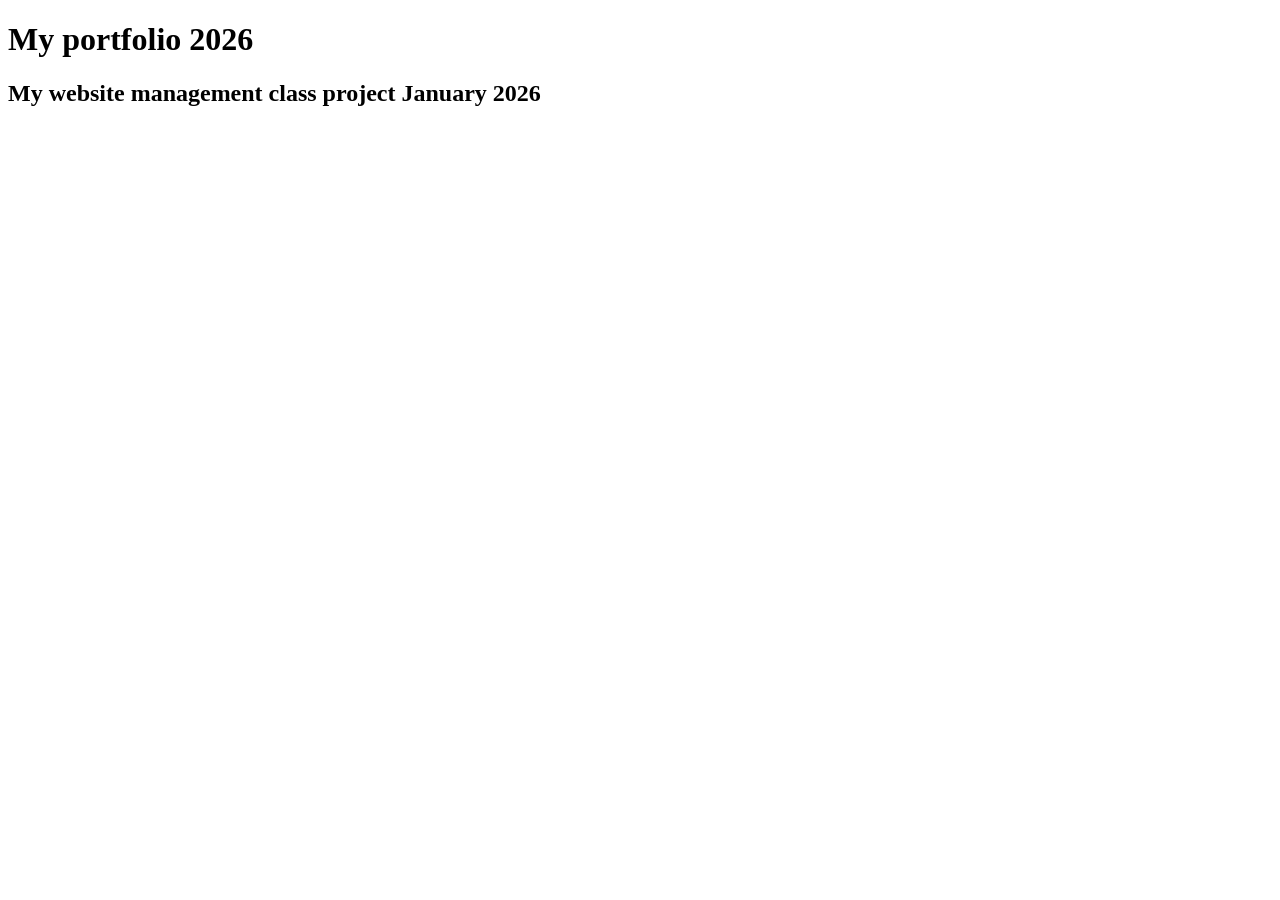
==== index.html @ 0f035acc "add google tag" ====
<!DOCTYPE html>
<html lang="en">

<head>
    <!-- Google tag (gtag.js) -->
    <script async src="https://www.googletagmanager.com/gtag/js?id=G-K8SKMY497D"></script>
    <script>
        window.dataLayer = window.dataLayer || [];
        function gtag() { dataLayer.push(arguments); }
        gtag('js', new Date());

        gtag('config', 'G-K8SKMY497D');
    </script>
    <meta charset="UTF-8">
    <meta name="viewport" content="width=device-width, initial-scale=1.0">
    <title>Document</title>
</head>

<body>
    <h1>My portfolio 2026</h1>
    <h2>My website management class project January 2026</h2>
</body>

</html>
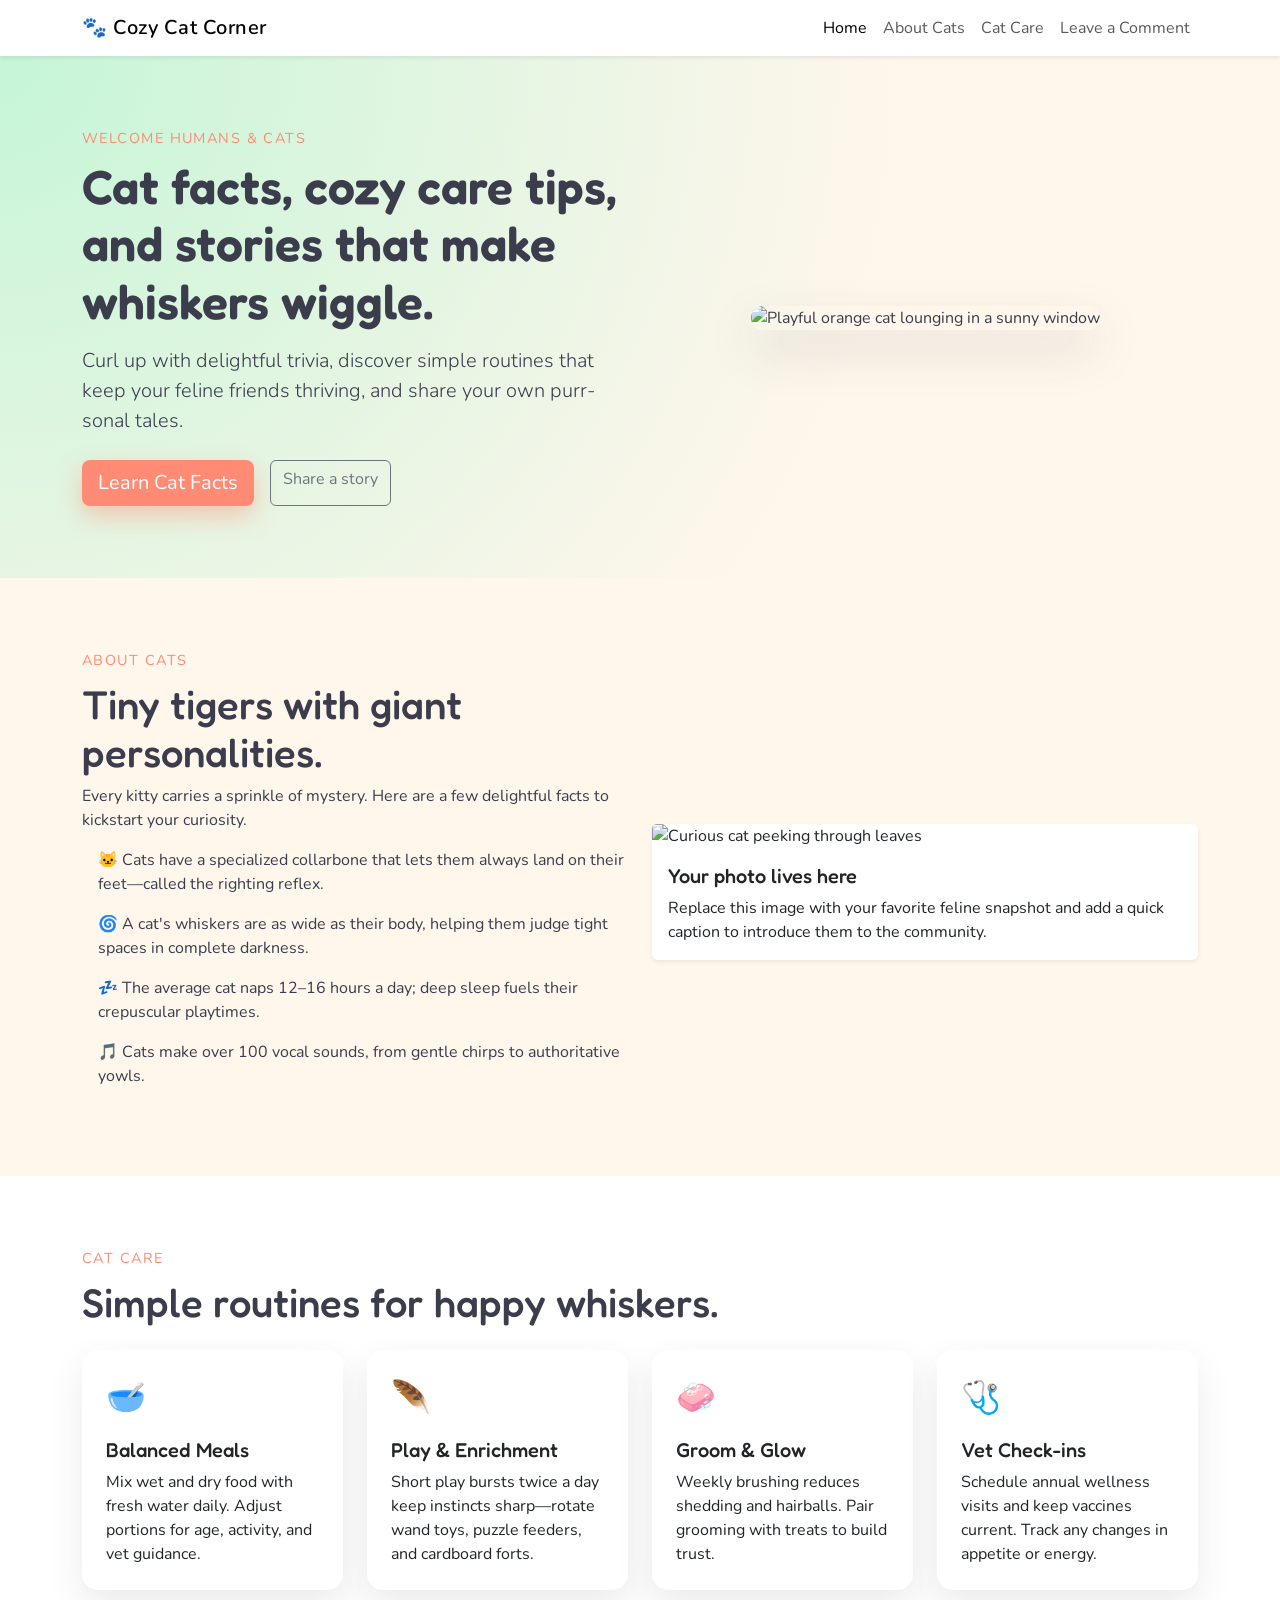
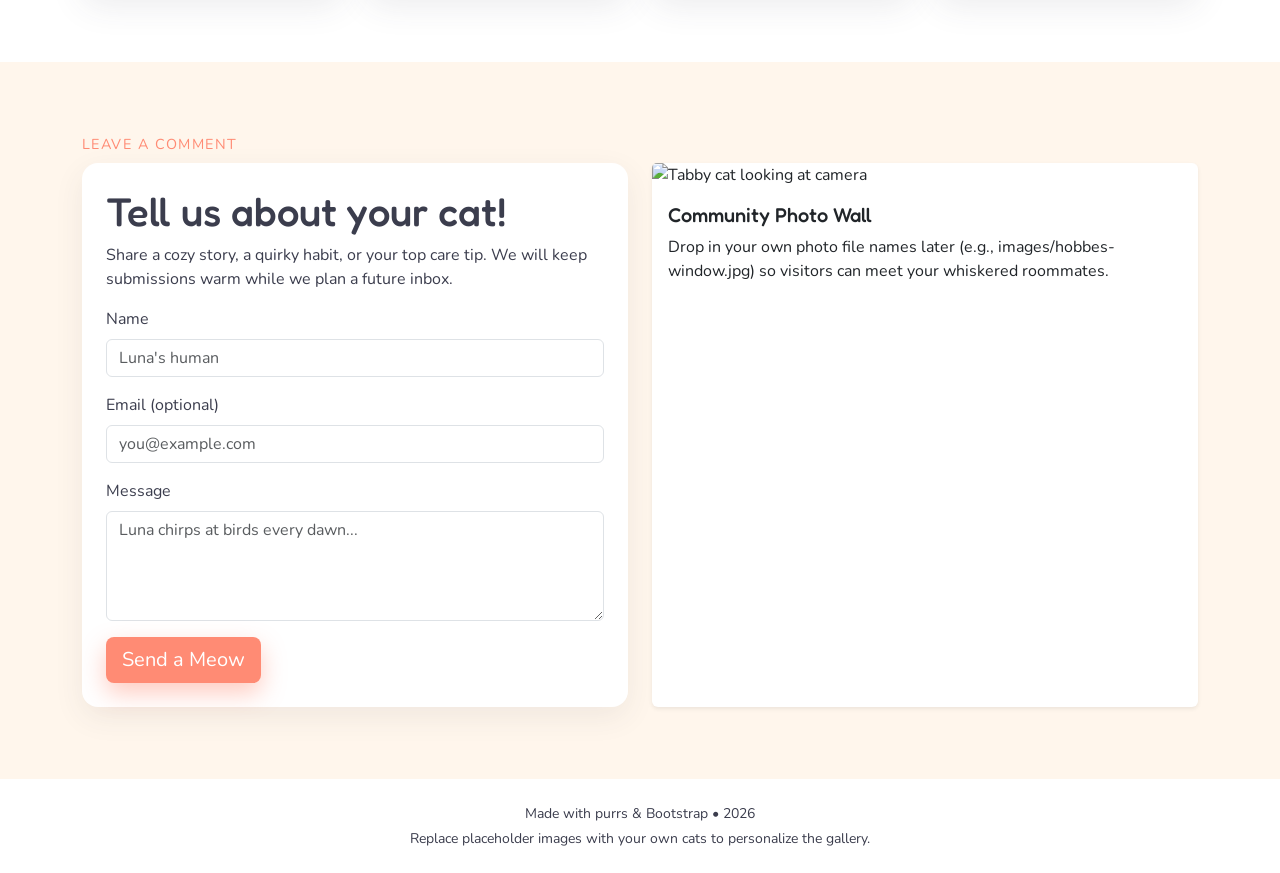
==== commit 00e4f7ce: "Add TODO.md, images/README.md, scripts.js, styles.css; modify index.html" ====
--- a/index.html
+++ b/index.html
@@ -13,12 +13,180 @@
     </script>
     <meta charset="UTF-8">
     <meta name="viewport" content="width=device-width, initial-scale=1.0">
-    <title>Document</title>
+    <meta name="description" content="Playful cat facts, care tips, and a cozy space to share your cat stories.">
+    <title>The Cozy Cat Corner</title>
+    <link rel="preconnect" href="https://fonts.googleapis.com">
+    <link rel="preconnect" href="https://fonts.gstatic.com" crossorigin>
+    <link href="https://fonts.googleapis.com/css2?family=Fredoka:wght@400;500;600&family=Nunito:wght@400;500;600&display=swap" rel="stylesheet">
+    <link href="https://cdn.jsdelivr.net/npm/bootstrap@5.3.3/dist/css/bootstrap.min.css" rel="stylesheet"
+        integrity="sha384-QWTKZyjpPEjISv5WaRU9OFeRpok6YctnYmDr5pNlyT2bRjXh0JMhjY6hW+ALEwIH" crossorigin="anonymous">
+    <link rel="stylesheet" href="styles.css">
 </head>
 
-<body>
-    <h1>My portfolio 2026</h1>
-    <h2>My website management class project January 2026</h2>
+<body data-bs-spy="scroll" data-bs-target="#catNav" data-bs-offset="80" tabindex="0">
+    <!-- Primary Navigation -->
+    <nav id="catNav" class="navbar navbar-expand-lg bg-white shadow-sm sticky-top">
+        <div class="container">
+            <a class="navbar-brand" href="#home" aria-label="The Cozy Cat Corner home">🐾 Cozy Cat Corner</a>
+            <button class="navbar-toggler" type="button" data-bs-toggle="collapse" data-bs-target="#navbarSupportedContent"
+                aria-controls="navbarSupportedContent" aria-expanded="false" aria-label="Toggle navigation">
+                <span class="navbar-toggler-icon"></span>
+            </button>
+            <div class="collapse navbar-collapse" id="navbarSupportedContent">
+                <ul class="navbar-nav ms-auto mb-2 mb-lg-0">
+                    <li class="nav-item"><a class="nav-link" href="#home">Home</a></li>
+                    <li class="nav-item"><a class="nav-link" href="#about">About Cats</a></li>
+                    <li class="nav-item"><a class="nav-link" href="#care">Cat Care</a></li>
+                    <li class="nav-item"><a class="nav-link" href="#comments">Leave a Comment</a></li>
+                </ul>
+            </div>
+        </div>
+    </nav>
+
+    <main>
+        <!-- Hero Section -->
+        <section id="home" class="hero-section py-5">
+            <div class="container py-4">
+                <div class="row align-items-center g-4">
+                    <div class="col-lg-6" data-animate="fade-up">
+                        <p class="section-label mb-2">Welcome Humans & Cats</p>
+                        <h1 class="display-5 fw-semibold">Cat facts, cozy care tips, and stories that make whiskers wiggle.</h1>
+                        <p class="lead mt-3">Curl up with delightful trivia, discover simple routines that keep your feline friends
+                            thriving, and share your own purr-sonal tales.</p>
+                        <div class="d-flex flex-wrap gap-3 mt-4">
+                            <a class="btn btn-lg btn-primary btn-coral" href="#about">Learn Cat Facts</a>
+                            <a class="btn btn-outline-secondary" href="#comments">Share a story</a>
+                        </div>
+                    </div>
+                    <div class="col-lg-6 text-center" data-animate="pop">
+                        <img class="img-fluid hero-img" src="https://placekitten.com/900/700"
+                            alt="Playful orange cat lounging in a sunny window">
+                    </div>
+                </div>
+
+            </div>
+        </section>
+
+        <!-- About Cats Section -->
+        <section id="about" class="py-5">
+            <div class="container py-4">
+                <p class="section-label mb-2">About Cats</p>
+                <div class="row align-items-center g-4">
+                    <div class="col-lg-6" data-animate="fade-up">
+                        <h2 class="h1">Tiny tigers with giant personalities.</h2>
+                        <p>Every kitty carries a sprinkle of mystery. Here are a few delightful facts to kickstart your curiosity.</p>
+                        <ul class="list-unstyled ps-3">
+                            <li class="mb-3">🐱 Cats have a specialized collarbone that lets them always land on their feet—called the righting reflex.</li>
+                            <li class="mb-3">🌀 A cat's whiskers are as wide as their body, helping them judge tight spaces in complete darkness.</li>
+                            <li class="mb-3">💤 The average cat naps 12–16 hours a day; deep sleep fuels their crepuscular playtimes.</li>
+                            <li>🎵 Cats make over 100 vocal sounds, from gentle chirps to authoritative yowls.</li>
+                        </ul>
+                    </div>
+                    <div class="col-lg-6" data-animate="fade-up">
+                        <div class="card border-0 shadow-sm">
+                            <img src="https://placekitten.com/650/500" class="card-img-top" alt="Curious cat peeking through leaves">
+                            <div class="card-body">
+                                <h3 class="h5">Your photo lives here</h3>
+                                <p class="mb-0">Replace this image with your favorite feline snapshot and add a quick caption to introduce them to the community.</p>
+                            </div>
+                        </div>
+                    </div>
+                </div>
+            </div>
+        </section>
+
+        <!-- Cat Care Section -->
+        <section id="care" class="py-5 bg-white">
+            <div class="container py-4">
+                <p class="section-label mb-2">Cat Care</p>
+                <h2 class="h1 mb-4">Simple routines for happy whiskers.</h2>
+                <div class="row row-cols-1 row-cols-md-2 row-cols-xl-4 g-4">
+                    <div class="col" data-animate="fade-up">
+                        <div class="card care-card h-100 p-4">
+                            <div class="care-icon" aria-hidden="true">🥣</div>
+                            <h3 class="h5 mt-3">Balanced Meals</h3>
+                            <p class="mb-0">Mix wet and dry food with fresh water daily. Adjust portions for age, activity, and vet guidance.</p>
+                        </div>
+                    </div>
+                    <div class="col" data-animate="fade-up">
+                        <div class="card care-card h-100 p-4">
+                            <div class="care-icon" aria-hidden="true">🪶</div>
+                            <h3 class="h5 mt-3">Play & Enrichment</h3>
+                            <p class="mb-0">Short play bursts twice a day keep instincts sharp—rotate wand toys, puzzle feeders, and cardboard forts.</p>
+                        </div>
+                    </div>
+                    <div class="col" data-animate="fade-up">
+                        <div class="card care-card h-100 p-4">
+                            <div class="care-icon" aria-hidden="true">🧼</div>
+                            <h3 class="h5 mt-3">Groom & Glow</h3>
+                            <p class="mb-0">Weekly brushing reduces shedding and hairballs. Pair grooming with treats to build trust.</p>
+                        </div>
+                    </div>
+                    <div class="col" data-animate="fade-up">
+                        <div class="card care-card h-100 p-4">
+                            <div class="care-icon" aria-hidden="true">🩺</div>
+                            <h3 class="h5 mt-3">Vet Check-ins</h3>
+                            <p class="mb-0">Schedule annual wellness visits and keep vaccines current. Track any changes in appetite or energy.</p>
+                        </div>
+                    </div>
+                </div>
+            </div>
+        </section>
+
+        <!-- Comment Section -->
+        <section id="comments" class="py-5">
+            <div class="container py-4">
+                <p class="section-label mb-2">Leave a Comment</p>
+                <div class="row g-4">
+                    <div class="col-lg-6" data-animate="fade-up">
+                        <div class="comment-card p-4">
+                            <h2 class="h1">Tell us about your cat!</h2>
+                            <p>Share a cozy story, a quirky habit, or your top care tip. We will keep submissions warm while we plan a future inbox.</p>
+                            <form id="commentForm" novalidate>
+                                <div class="mb-3">
+                                    <label for="name" class="form-label">Name</label>
+                                    <input type="text" class="form-control" id="name" placeholder="Luna's human" required>
+                                </div>
+                                <div class="mb-3">
+                                    <label for="email" class="form-label">Email (optional)</label>
+                                    <input type="email" class="form-control" id="email" placeholder="you@example.com">
+                                </div>
+                                <div class="mb-3">
+                                    <label for="message" class="form-label">Message</label>
+                                    <textarea class="form-control" id="message" rows="4" placeholder="Luna chirps at birds every dawn..." required></textarea>
+                                </div>
+                                <button type="submit" class="btn btn-lg text-white btn-coral">Send a Meow</button>
+                            </form>
+                            <div id="commentAlert" class="alert alert-success mt-3 d-none" role="alert">
+                                Thanks for sharing! We'll keep this story safe until our inbox goes live. 🐾
+                            </div>
+                        </div>
+                    </div>
+                    <div class="col-lg-6" data-animate="fade-up">
+                        <div class="card border-0 shadow-sm h-100">
+                            <img src="https://placekitten.com/720/640" class="card-img-top" alt="Tabby cat looking at camera">
+                            <div class="card-body">
+                                <h3 class="h5">Community Photo Wall</h3>
+                                <p class="mb-0">Drop in your own photo file names later (e.g., images/hobbes-window.jpg) so visitors can meet your whiskered roommates.</p>
+                            </div>
+                        </div>
+                    </div>
+                </div>
+            </div>
+        </section>
+    </main>
+
+    <!-- Site Footer -->
+    <footer class="py-4">
+        <div class="container text-center small">
+            <p class="mb-1">Made with purrs & Bootstrap • 2026</p>
+            <p class="mb-0">Replace placeholder images with your own cats to personalize the gallery.</p>
+        </div>
+    </footer>
+
+    <script src="https://cdn.jsdelivr.net/npm/bootstrap@5.3.3/dist/js/bootstrap.bundle.min.js"
+        integrity="sha384-YvpcrYf0tY3lHB60NNkmXc5s9fDVZLESaAA55NDzOxhy9GkcIdslK1eN7N6jIeHz" crossorigin="anonymous"></script>
+    <script src="scripts.js"></script>
 </body>
 
 </html>
--- a/styles.css
+++ b/styles.css
@@ -0,0 +1,158 @@
+/* Brand palette */
+:root {
+    --cat-cream: #fff6ec;
+    --cat-peach: #ffcab6;
+    --cat-coral: #ff8b74;
+    --cat-slate: #3b3d4d;
+    --cat-mint: #c5f5d7;
+}
+
+/* Base layout */
+html {
+    scroll-behavior: smooth;
+}
+
+body {
+    font-family: 'Nunito', 'Segoe UI', sans-serif;
+    color: var(--cat-slate);
+    background-color: var(--cat-cream);
+}
+
+/* Headings */
+h1,
+h2,
+h3,
+h4 {
+    font-family: 'Fredoka', 'Nunito', sans-serif;
+}
+
+/* Navigation */
+.navbar-brand {
+    font-weight: 600;
+    letter-spacing: 0.5px;
+}
+
+/* Hero */
+.hero-section {
+    background: radial-gradient(circle at top left, var(--cat-mint), var(--cat-cream) 65%);
+}
+
+.hero-img {
+    border-radius: 1.25rem;
+    box-shadow: 0 20px 50px rgba(59, 61, 77, 0.15);
+    animation: catFloat 7s ease-in-out infinite;
+}
+
+.checklist-card .list-group-item {
+    border: none;
+    border-bottom: 1px solid rgba(59, 61, 77, 0.08);
+}
+
+/* Checklist badge */
+.checklist-card .badge {
+    background-color: rgba(255, 139, 116, 0.15);
+    color: var(--cat-coral);
+}
+
+/* Section label */
+.section-label {
+    font-size: 0.9rem;
+    letter-spacing: 0.1em;
+    text-transform: uppercase;
+    color: var(--cat-coral);
+}
+
+/* Care cards */
+.care-card {
+    border: none;
+    border-radius: 1rem;
+    box-shadow: 0 15px 35px rgba(59, 61, 77, 0.1);
+}
+
+.care-icon {
+    font-size: 2rem;
+}
+
+/* Comment card */
+.comment-card {
+    border-radius: 1rem;
+    background-color: #fff;
+    box-shadow: 0 10px 30px rgba(59, 61, 77, 0.08);
+}
+
+/* Footer */
+footer {
+    background-color: #fff;
+}
+
+/* Primary CTA buttons */
+.btn-coral {
+    background-color: var(--cat-coral);
+    border: none;
+    color: #fff;
+    box-shadow: 0 10px 25px rgba(255, 139, 116, 0.45);
+}
+
+/* Button hover state */
+.btn-coral:hover,
+.btn-coral:focus {
+    background-color: #ff7557;
+    color: #fff;
+    box-shadow: 0 12px 28px rgba(255, 139, 116, 0.55);
+}
+
+/* Float animation for hero art */
+@keyframes catFloat {
+    0% {
+        transform: translateY(0px);
+    }
+
+    50% {
+        transform: translateY(-14px);
+    }
+
+    100% {
+        transform: translateY(0px);
+    }
+}
+
+/* Scroll reveal base state */
+[data-animate] {
+    opacity: 0;
+    transform: translateY(26px);
+    transition: opacity 0.7s ease, transform 0.7s ease;
+}
+
+/* Revealed state */
+[data-animate].is-visible {
+    opacity: 1;
+    transform: translateY(0);
+}
+
+/* Pop variant */
+[data-animate="pop"] {
+    transform: scale(0.92);
+}
+
+/* Pop variant when visible */
+[data-animate="pop"].is-visible {
+    transform: scale(1);
+}
+
+/* Paw confetti animation */
+@keyframes pawPop {
+    0% {
+        opacity: 0;
+        transform: translate(-50%, 10px) scale(0.4);
+    }
+
+    50% {
+        opacity: 1;
+        transform: translate(-50%, -20px) scale(1);
+    }
+
+    100% {
+        opacity: 0;
+        transform: translate(-50%, -50px) scale(0.7);
+    }
+}
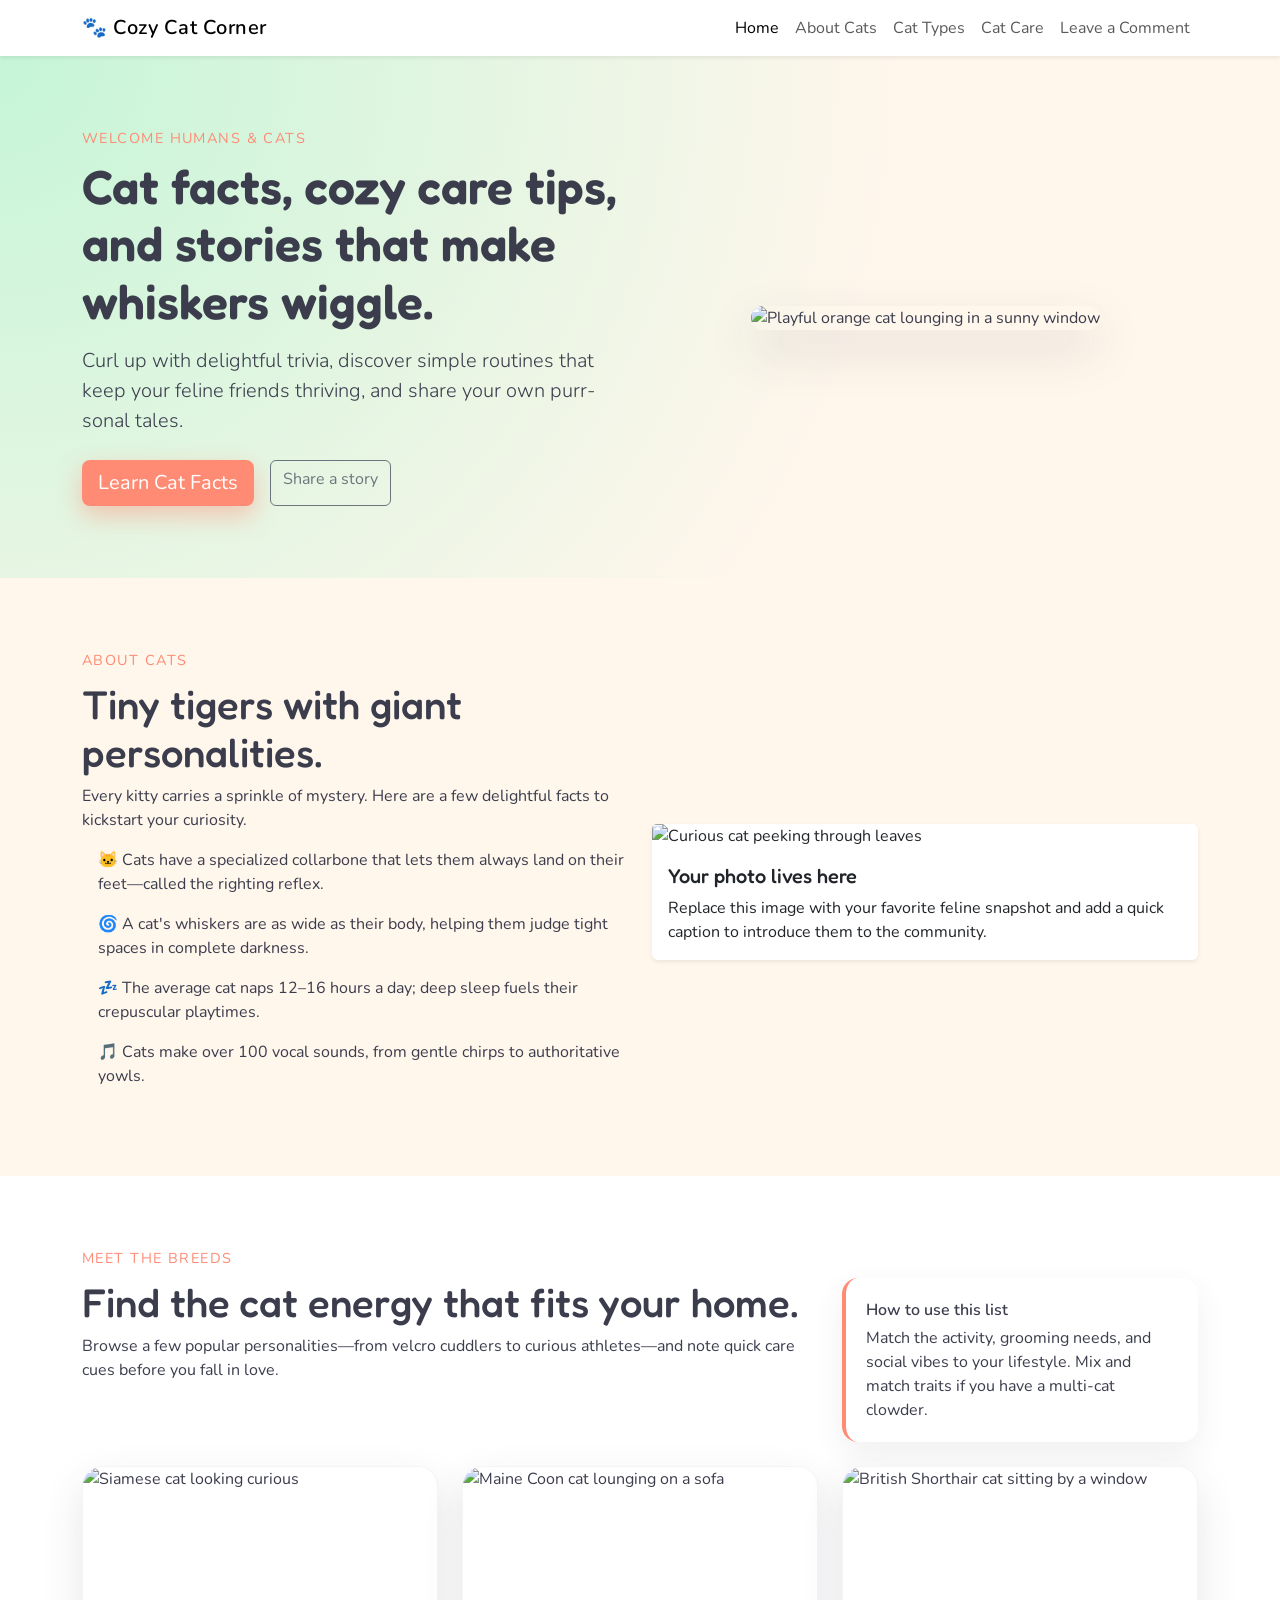
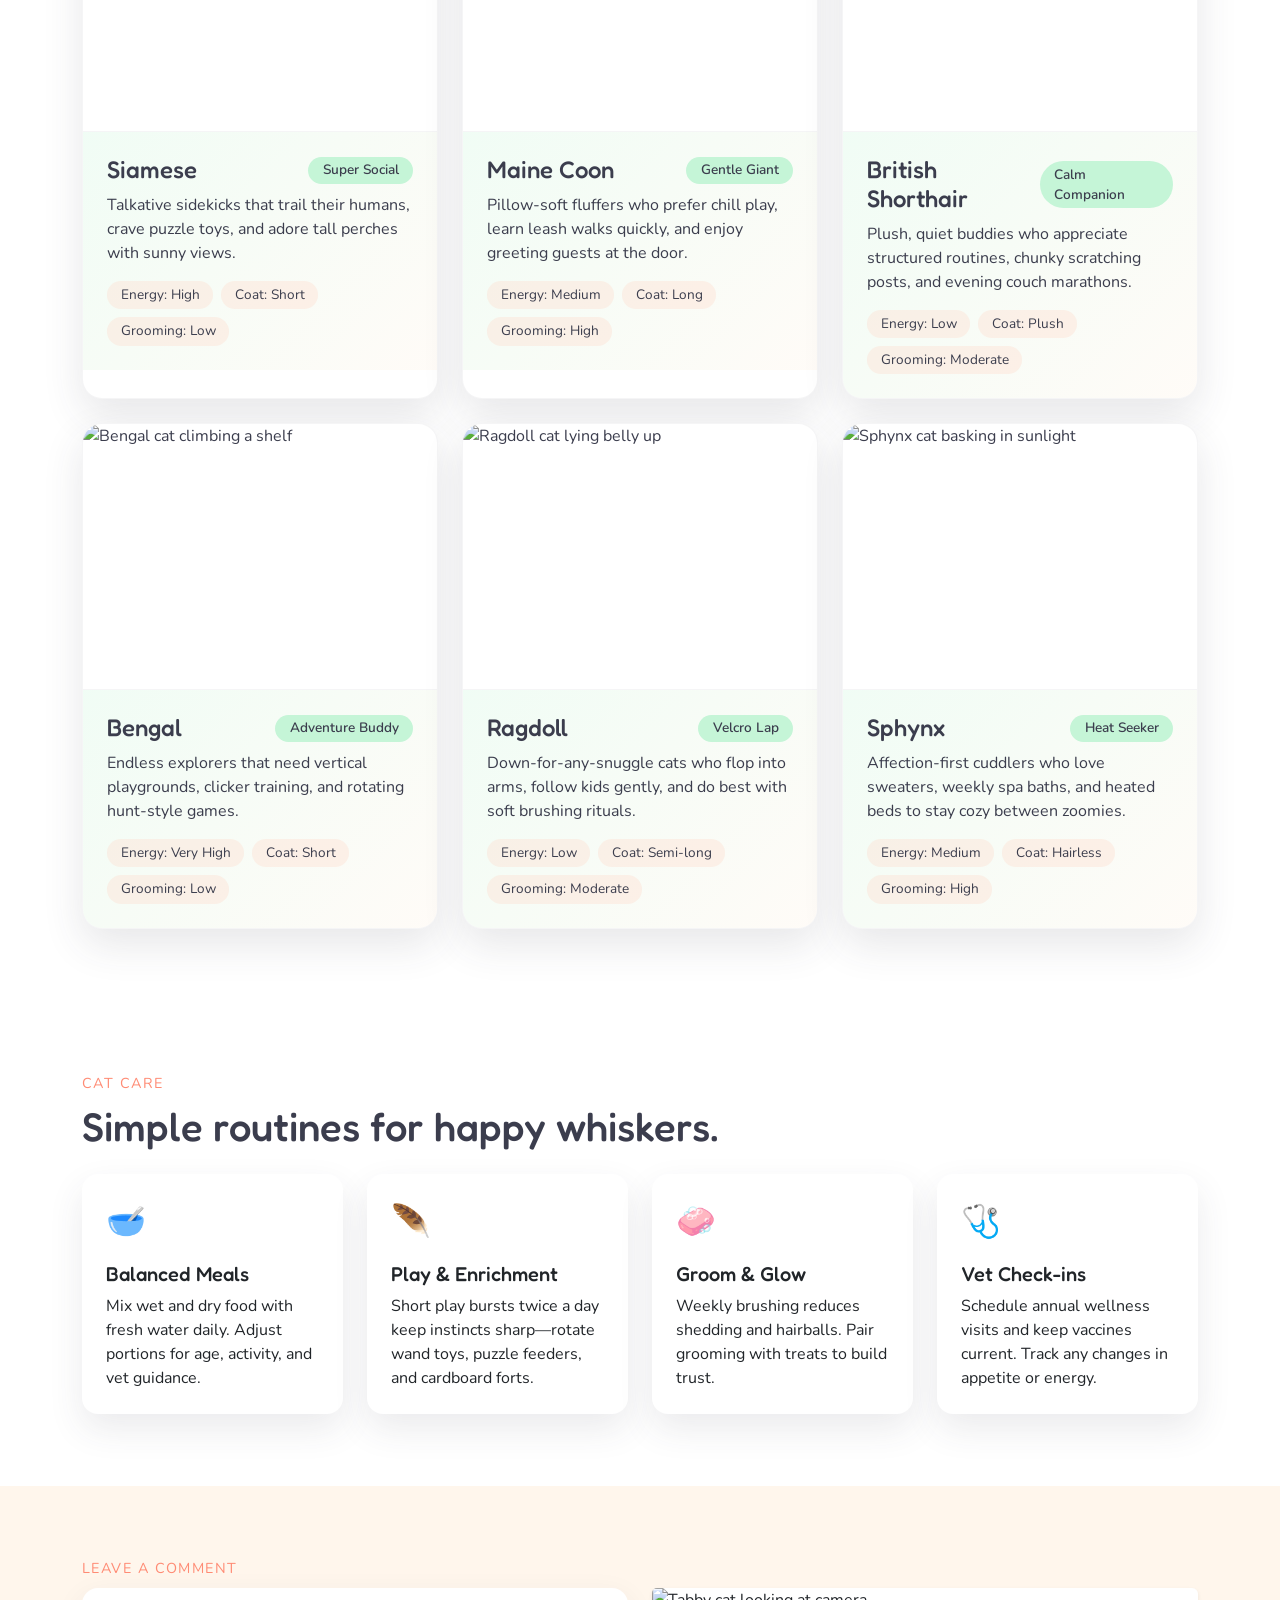
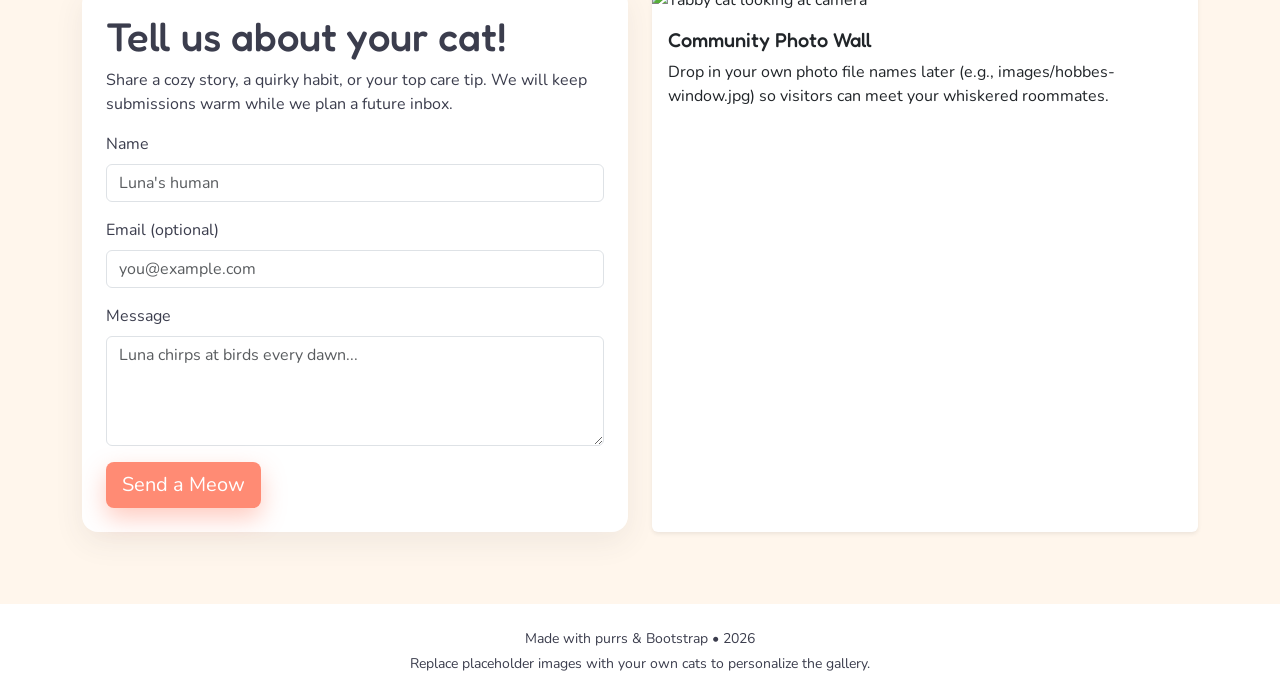
==== commit 4bb7820b: "Add cat types section" ====
--- a/index.html
+++ b/index.html
@@ -36,6 +36,7 @@
                 <ul class="navbar-nav ms-auto mb-2 mb-lg-0">
                     <li class="nav-item"><a class="nav-link" href="#home">Home</a></li>
                     <li class="nav-item"><a class="nav-link" href="#about">About Cats</a></li>
+                    <li class="nav-item"><a class="nav-link" href="#types">Cat Types</a></li>
                     <li class="nav-item"><a class="nav-link" href="#care">Cat Care</a></li>
                     <li class="nav-item"><a class="nav-link" href="#comments">Leave a Comment</a></li>
                 </ul>
@@ -95,6 +96,143 @@
             </div>
         </section>
 
+        <!-- Cat Types Section -->
+        <section id="types" class="py-5 bg-white">
+            <div class="container py-4">
+                <p class="section-label mb-2">Meet the Breeds</p>
+                <div class="row g-4 align-items-stretch mb-4">
+                    <div class="col-lg-8" data-animate="fade-up">
+                        <h2 class="h1">Find the cat energy that fits your home.</h2>
+                        <p class="mb-0">Browse a few popular personalities—from velcro cuddlers to curious athletes—and note quick care cues before
+                            you fall in love.</p>
+                    </div>
+                    <div class="col-lg-4" data-animate="fade-up">
+                        <div class="cat-type-tip h-100">
+                            <p class="mb-1 fw-semibold">How to use this list</p>
+                            <p class="mb-0">Match the activity, grooming needs, and social vibes to your lifestyle. Mix and match traits if you have a
+                                multi-cat clowder.</p>
+                        </div>
+                    </div>
+                </div>
+                <div class="row row-cols-1 row-cols-md-2 row-cols-xl-3 g-4">
+                    <div class="col" data-animate="fade-up">
+                        <article class="cat-type-card h-100">
+                            <div class="cat-type-image ratio ratio-4x3">
+                                <img src="https://placekitten.com/640/480" alt="Siamese cat looking curious">
+                            </div>
+                            <div class="cat-type-body p-4">
+                                <div class="d-flex justify-content-between align-items-center mb-2">
+                                    <h3 class="h4 mb-0">Siamese</h3>
+                                    <span class="cat-type-pill">Super Social</span>
+                                </div>
+                                <p>Talkative sidekicks that trail their humans, crave puzzle toys, and adore tall perches with sunny views.</p>
+                                <ul class="cat-type-attributes list-unstyled d-flex flex-wrap gap-2 mb-0">
+                                    <li class="cat-attribute">Energy: High</li>
+                                    <li class="cat-attribute">Coat: Short</li>
+                                    <li class="cat-attribute">Grooming: Low</li>
+                                </ul>
+                            </div>
+                        </article>
+                    </div>
+                    <div class="col" data-animate="fade-up">
+                        <article class="cat-type-card h-100">
+                            <div class="cat-type-image ratio ratio-4x3">
+                                <img src="https://placekitten.com/620/480" alt="Maine Coon cat lounging on a sofa">
+                            </div>
+                            <div class="cat-type-body p-4">
+                                <div class="d-flex justify-content-between align-items-center mb-2">
+                                    <h3 class="h4 mb-0">Maine Coon</h3>
+                                    <span class="cat-type-pill">Gentle Giant</span>
+                                </div>
+                                <p>Pillow-soft fluffers who prefer chill play, learn leash walks quickly, and enjoy greeting guests at the door.</p>
+                                <ul class="cat-type-attributes list-unstyled d-flex flex-wrap gap-2 mb-0">
+                                    <li class="cat-attribute">Energy: Medium</li>
+                                    <li class="cat-attribute">Coat: Long</li>
+                                    <li class="cat-attribute">Grooming: High</li>
+                                </ul>
+                            </div>
+                        </article>
+                    </div>
+                    <div class="col" data-animate="fade-up">
+                        <article class="cat-type-card h-100">
+                            <div class="cat-type-image ratio ratio-4x3">
+                                <img src="https://placekitten.com/610/480" alt="British Shorthair cat sitting by a window">
+                            </div>
+                            <div class="cat-type-body p-4">
+                                <div class="d-flex justify-content-between align-items-center mb-2">
+                                    <h3 class="h4 mb-0">British Shorthair</h3>
+                                    <span class="cat-type-pill">Calm Companion</span>
+                                </div>
+                                <p>Plush, quiet buddies who appreciate structured routines, chunky scratching posts, and evening couch marathons.</p>
+                                <ul class="cat-type-attributes list-unstyled d-flex flex-wrap gap-2 mb-0">
+                                    <li class="cat-attribute">Energy: Low</li>
+                                    <li class="cat-attribute">Coat: Plush</li>
+                                    <li class="cat-attribute">Grooming: Moderate</li>
+                                </ul>
+                            </div>
+                        </article>
+                    </div>
+                    <div class="col" data-animate="fade-up">
+                        <article class="cat-type-card h-100">
+                            <div class="cat-type-image ratio ratio-4x3">
+                                <img src="https://placekitten.com/630/480" alt="Bengal cat climbing a shelf">
+                            </div>
+                            <div class="cat-type-body p-4">
+                                <div class="d-flex justify-content-between align-items-center mb-2">
+                                    <h3 class="h4 mb-0">Bengal</h3>
+                                    <span class="cat-type-pill">Adventure Buddy</span>
+                                </div>
+                                <p>Endless explorers that need vertical playgrounds, clicker training, and rotating hunt-style games.</p>
+                                <ul class="cat-type-attributes list-unstyled d-flex flex-wrap gap-2 mb-0">
+                                    <li class="cat-attribute">Energy: Very High</li>
+                                    <li class="cat-attribute">Coat: Short</li>
+                                    <li class="cat-attribute">Grooming: Low</li>
+                                </ul>
+                            </div>
+                        </article>
+                    </div>
+                    <div class="col" data-animate="fade-up">
+                        <article class="cat-type-card h-100">
+                            <div class="cat-type-image ratio ratio-4x3">
+                                <img src="https://placekitten.com/600/480" alt="Ragdoll cat lying belly up">
+                            </div>
+                            <div class="cat-type-body p-4">
+                                <div class="d-flex justify-content-between align-items-center mb-2">
+                                    <h3 class="h4 mb-0">Ragdoll</h3>
+                                    <span class="cat-type-pill">Velcro Lap</span>
+                                </div>
+                                <p>Down-for-any-snuggle cats who flop into arms, follow kids gently, and do best with soft brushing rituals.</p>
+                                <ul class="cat-type-attributes list-unstyled d-flex flex-wrap gap-2 mb-0">
+                                    <li class="cat-attribute">Energy: Low</li>
+                                    <li class="cat-attribute">Coat: Semi-long</li>
+                                    <li class="cat-attribute">Grooming: Moderate</li>
+                                </ul>
+                            </div>
+                        </article>
+                    </div>
+                    <div class="col" data-animate="fade-up">
+                        <article class="cat-type-card h-100">
+                            <div class="cat-type-image ratio ratio-4x3">
+                                <img src="https://placekitten.com/650/480" alt="Sphynx cat basking in sunlight">
+                            </div>
+                            <div class="cat-type-body p-4">
+                                <div class="d-flex justify-content-between align-items-center mb-2">
+                                    <h3 class="h4 mb-0">Sphynx</h3>
+                                    <span class="cat-type-pill">Heat Seeker</span>
+                                </div>
+                                <p>Affection-first cuddlers who love sweaters, weekly spa baths, and heated beds to stay cozy between zoomies.</p>
+                                <ul class="cat-type-attributes list-unstyled d-flex flex-wrap gap-2 mb-0">
+                                    <li class="cat-attribute">Energy: Medium</li>
+                                    <li class="cat-attribute">Coat: Hairless</li>
+                                    <li class="cat-attribute">Grooming: High</li>
+                                </ul>
+                            </div>
+                        </article>
+                    </div>
+                </div>
+            </div>
+        </section>
+
         <!-- Cat Care Section -->
         <section id="care" class="py-5 bg-white">
             <div class="container py-4">
--- a/styles.css
+++ b/styles.css
@@ -80,6 +80,57 @@
     box-shadow: 0 10px 30px rgba(59, 61, 77, 0.08);
 }
 
+/* Cat types showcase */
+.cat-type-card {
+    background-color: #fff;
+    border-radius: 1.25rem;
+    box-shadow: 0 16px 40px rgba(59, 61, 77, 0.12);
+    overflow: hidden;
+    border: 1px solid rgba(59, 61, 77, 0.05);
+}
+
+.cat-type-image {
+    position: relative;
+}
+
+.cat-type-image img {
+    position: absolute;
+    top: 0;
+    left: 0;
+    width: 100%;
+    height: 100%;
+    object-fit: cover;
+    border-bottom: 1px solid rgba(59, 61, 77, 0.05);
+}
+
+.cat-type-body {
+    background-image: linear-gradient(135deg, rgba(197, 245, 215, 0.25), rgba(255, 246, 236, 0.4));
+}
+
+.cat-type-pill {
+    font-size: 0.85rem;
+    background-color: var(--cat-mint);
+    color: var(--cat-slate);
+    border-radius: 999px;
+    padding: 0.2rem 0.9rem;
+    font-weight: 600;
+}
+
+.cat-type-attributes .cat-attribute {
+    background-color: rgba(255, 203, 182, 0.25);
+    border-radius: 999px;
+    font-size: 0.85rem;
+    padding: 0.25rem 0.85rem;
+}
+
+.cat-type-tip {
+    background-color: #fff;
+    border-radius: 1rem;
+    padding: 1.25rem;
+    border-left: 4px solid var(--cat-coral);
+    box-shadow: 0 12px 32px rgba(59, 61, 77, 0.08);
+}
+
 /* Footer */
 footer {
     background-color: #fff;
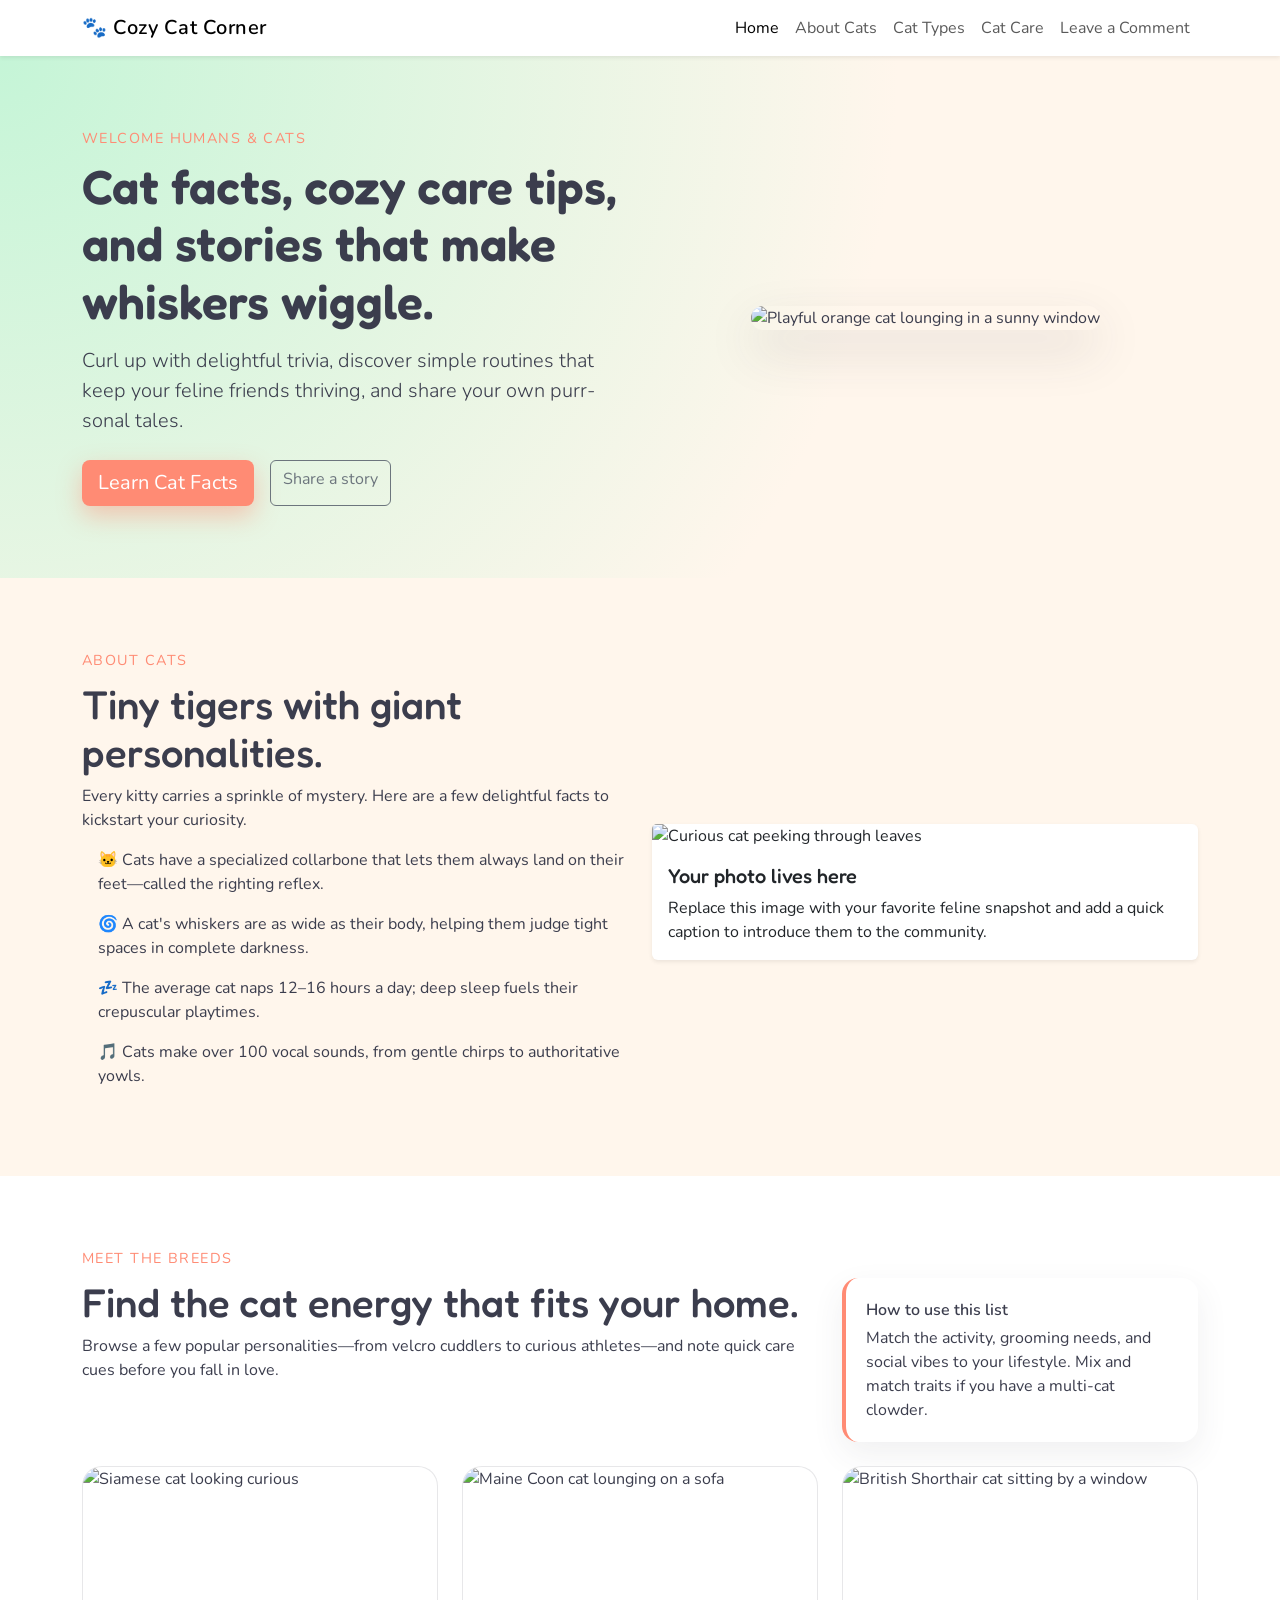
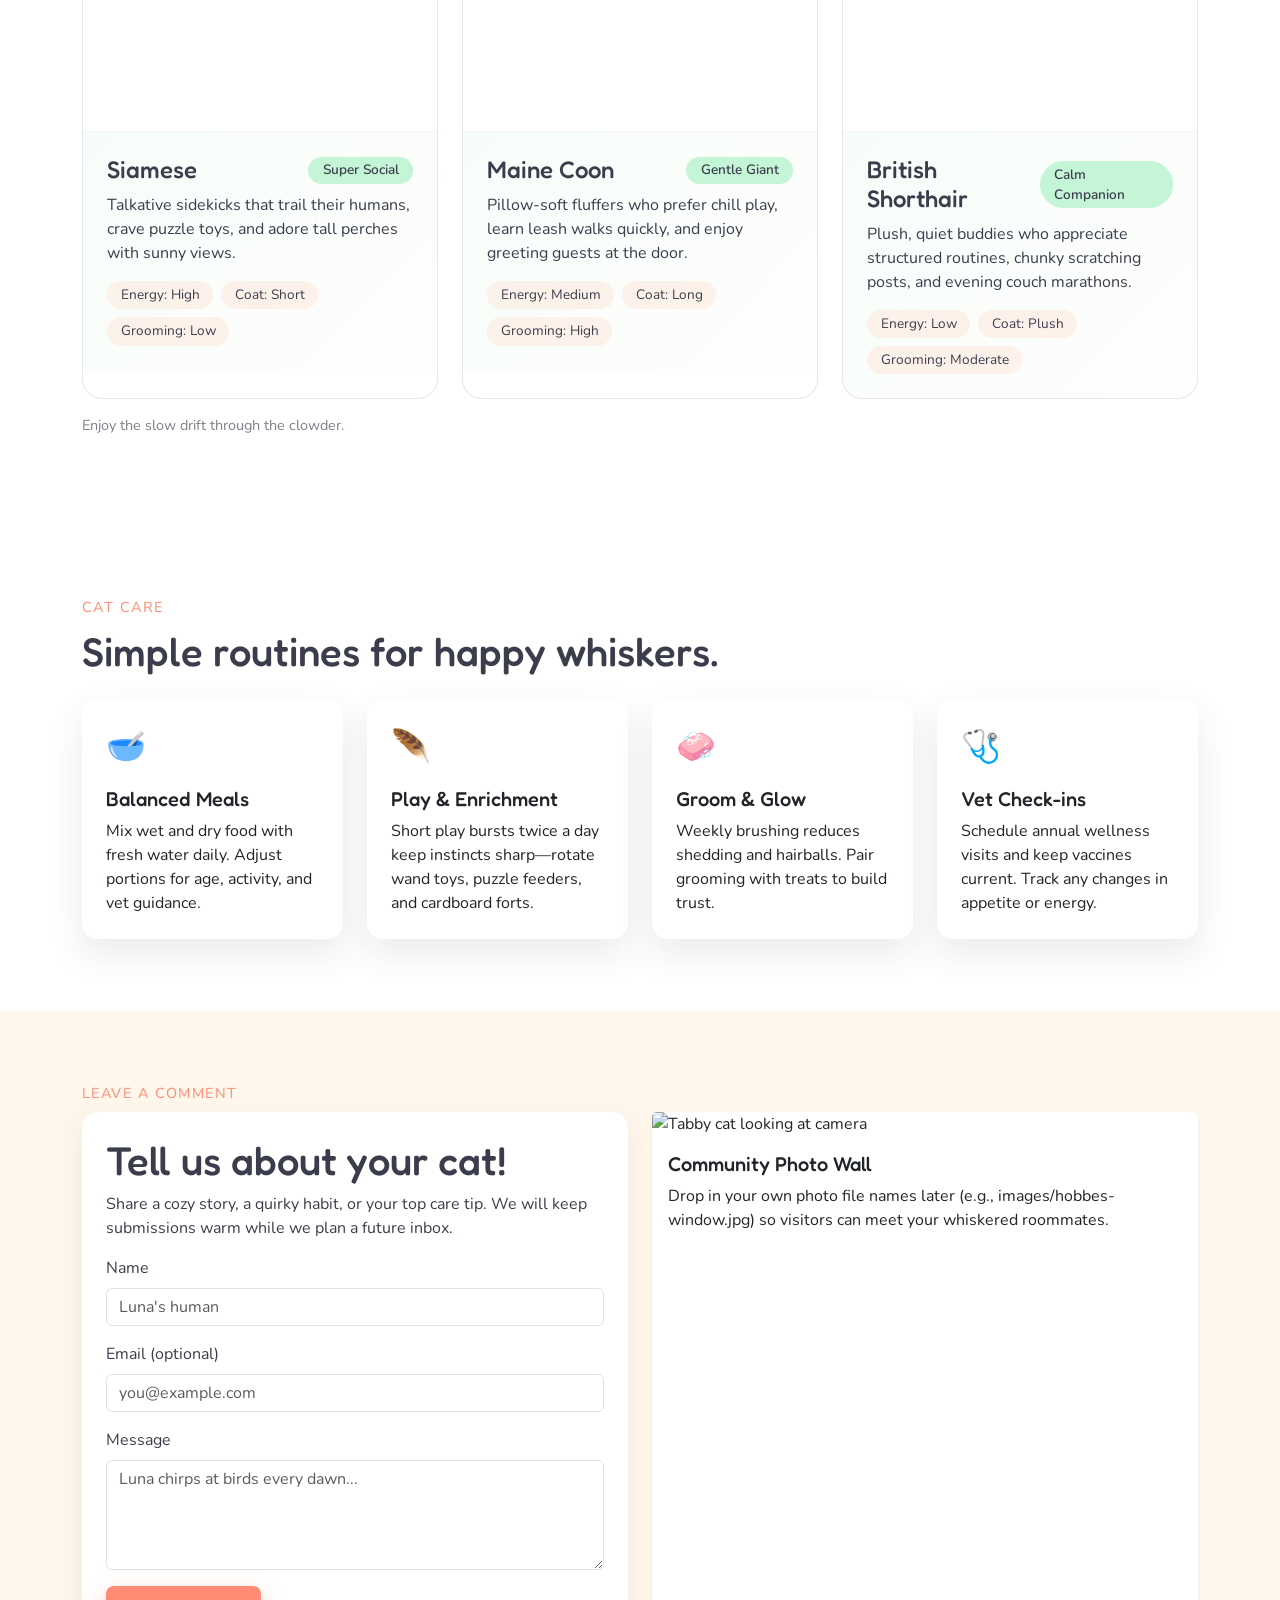
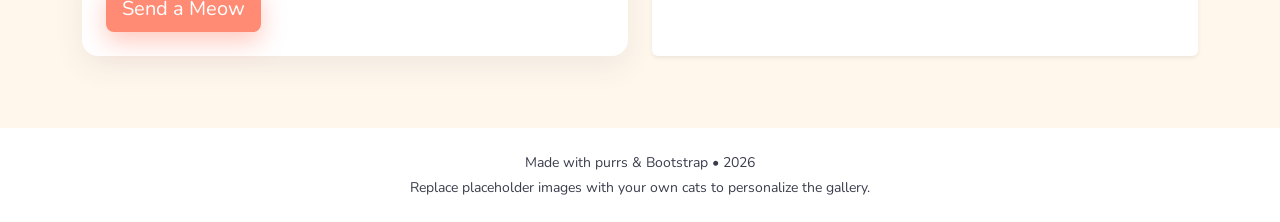
==== commit 8d4d9d87: "Move data and allow dynamic data load" ====
--- a/index.html
+++ b/index.html
@@ -114,121 +114,11 @@
                         </div>
                     </div>
                 </div>
-                <div class="row row-cols-1 row-cols-md-2 row-cols-xl-3 g-4">
-                    <div class="col" data-animate="fade-up">
-                        <article class="cat-type-card h-100">
-                            <div class="cat-type-image ratio ratio-4x3">
-                                <img src="https://placekitten.com/640/480" alt="Siamese cat looking curious">
-                            </div>
-                            <div class="cat-type-body p-4">
-                                <div class="d-flex justify-content-between align-items-center mb-2">
-                                    <h3 class="h4 mb-0">Siamese</h3>
-                                    <span class="cat-type-pill">Super Social</span>
-                                </div>
-                                <p>Talkative sidekicks that trail their humans, crave puzzle toys, and adore tall perches with sunny views.</p>
-                                <ul class="cat-type-attributes list-unstyled d-flex flex-wrap gap-2 mb-0">
-                                    <li class="cat-attribute">Energy: High</li>
-                                    <li class="cat-attribute">Coat: Short</li>
-                                    <li class="cat-attribute">Grooming: Low</li>
-                                </ul>
-                            </div>
-                        </article>
-                    </div>
-                    <div class="col" data-animate="fade-up">
-                        <article class="cat-type-card h-100">
-                            <div class="cat-type-image ratio ratio-4x3">
-                                <img src="https://placekitten.com/620/480" alt="Maine Coon cat lounging on a sofa">
-                            </div>
-                            <div class="cat-type-body p-4">
-                                <div class="d-flex justify-content-between align-items-center mb-2">
-                                    <h3 class="h4 mb-0">Maine Coon</h3>
-                                    <span class="cat-type-pill">Gentle Giant</span>
-                                </div>
-                                <p>Pillow-soft fluffers who prefer chill play, learn leash walks quickly, and enjoy greeting guests at the door.</p>
-                                <ul class="cat-type-attributes list-unstyled d-flex flex-wrap gap-2 mb-0">
-                                    <li class="cat-attribute">Energy: Medium</li>
-                                    <li class="cat-attribute">Coat: Long</li>
-                                    <li class="cat-attribute">Grooming: High</li>
-                                </ul>
-                            </div>
-                        </article>
-                    </div>
-                    <div class="col" data-animate="fade-up">
-                        <article class="cat-type-card h-100">
-                            <div class="cat-type-image ratio ratio-4x3">
-                                <img src="https://placekitten.com/610/480" alt="British Shorthair cat sitting by a window">
-                            </div>
-                            <div class="cat-type-body p-4">
-                                <div class="d-flex justify-content-between align-items-center mb-2">
-                                    <h3 class="h4 mb-0">British Shorthair</h3>
-                                    <span class="cat-type-pill">Calm Companion</span>
-                                </div>
-                                <p>Plush, quiet buddies who appreciate structured routines, chunky scratching posts, and evening couch marathons.</p>
-                                <ul class="cat-type-attributes list-unstyled d-flex flex-wrap gap-2 mb-0">
-                                    <li class="cat-attribute">Energy: Low</li>
-                                    <li class="cat-attribute">Coat: Plush</li>
-                                    <li class="cat-attribute">Grooming: Moderate</li>
-                                </ul>
-                            </div>
-                        </article>
-                    </div>
-                    <div class="col" data-animate="fade-up">
-                        <article class="cat-type-card h-100">
-                            <div class="cat-type-image ratio ratio-4x3">
-                                <img src="https://placekitten.com/630/480" alt="Bengal cat climbing a shelf">
-                            </div>
-                            <div class="cat-type-body p-4">
-                                <div class="d-flex justify-content-between align-items-center mb-2">
-                                    <h3 class="h4 mb-0">Bengal</h3>
-                                    <span class="cat-type-pill">Adventure Buddy</span>
-                                </div>
-                                <p>Endless explorers that need vertical playgrounds, clicker training, and rotating hunt-style games.</p>
-                                <ul class="cat-type-attributes list-unstyled d-flex flex-wrap gap-2 mb-0">
-                                    <li class="cat-attribute">Energy: Very High</li>
-                                    <li class="cat-attribute">Coat: Short</li>
-                                    <li class="cat-attribute">Grooming: Low</li>
-                                </ul>
-                            </div>
-                        </article>
-                    </div>
-                    <div class="col" data-animate="fade-up">
-                        <article class="cat-type-card h-100">
-                            <div class="cat-type-image ratio ratio-4x3">
-                                <img src="https://placekitten.com/600/480" alt="Ragdoll cat lying belly up">
-                            </div>
-                            <div class="cat-type-body p-4">
-                                <div class="d-flex justify-content-between align-items-center mb-2">
-                                    <h3 class="h4 mb-0">Ragdoll</h3>
-                                    <span class="cat-type-pill">Velcro Lap</span>
-                                </div>
-                                <p>Down-for-any-snuggle cats who flop into arms, follow kids gently, and do best with soft brushing rituals.</p>
-                                <ul class="cat-type-attributes list-unstyled d-flex flex-wrap gap-2 mb-0">
-                                    <li class="cat-attribute">Energy: Low</li>
-                                    <li class="cat-attribute">Coat: Semi-long</li>
-                                    <li class="cat-attribute">Grooming: Moderate</li>
-                                </ul>
-                            </div>
-                        </article>
-                    </div>
-                    <div class="col" data-animate="fade-up">
-                        <article class="cat-type-card h-100">
-                            <div class="cat-type-image ratio ratio-4x3">
-                                <img src="https://placekitten.com/650/480" alt="Sphynx cat basking in sunlight">
-                            </div>
-                            <div class="cat-type-body p-4">
-                                <div class="d-flex justify-content-between align-items-center mb-2">
-                                    <h3 class="h4 mb-0">Sphynx</h3>
-                                    <span class="cat-type-pill">Heat Seeker</span>
-                                </div>
-                                <p>Affection-first cuddlers who love sweaters, weekly spa baths, and heated beds to stay cozy between zoomies.</p>
-                                <ul class="cat-type-attributes list-unstyled d-flex flex-wrap gap-2 mb-0">
-                                    <li class="cat-attribute">Energy: Medium</li>
-                                    <li class="cat-attribute">Coat: Hairless</li>
-                                    <li class="cat-attribute">Grooming: High</li>
-                                </ul>
-                            </div>
-                        </article>
-                    </div>
+                <div class="cat-type-carousel" role="region" aria-label="Browse cat personalities">
+                    <div class="cat-type-track" id="catTypeTrack" aria-live="polite">
+                        <div class="cat-type-placeholder" role="status">Loading cozy companions...</div>
+                    </div>
+                    <p class="cat-type-status" id="catTypeStatus" role="status">Loading cozy companions...</p>
                 </div>
             </div>
         </section>
--- a/styles.css
+++ b/styles.css
@@ -81,12 +81,51 @@
 }
 
 /* Cat types showcase */
+
+.cat-type-carousel {
+    position: relative;
+}
+
+.cat-type-track {
+    display: flex;
+    gap: 1.5rem;
+    width: 100%;
+    overflow-x: auto;
+    overflow-y: hidden;
+    scroll-snap-type: x proximity;
+    padding-bottom: 0.25rem;
+    scrollbar-width: none;
+    scroll-behavior: smooth;
+}
+
+.cat-type-track::-webkit-scrollbar {
+    display: none;
+}
+
 .cat-type-card {
-    background-color: #fff;
+    background-color: rgba(255, 255, 255, 0.82);
     border-radius: 1.25rem;
-    box-shadow: 0 16px 40px rgba(59, 61, 77, 0.12);
+    border: 1px solid rgba(59, 61, 77, 0.12);
     overflow: hidden;
-    border: 1px solid rgba(59, 61, 77, 0.05);
+    flex: 0 0 calc((100% - 3rem) / 3);
+    min-width: 300px;
+    scroll-snap-align: start;
+}
+
+.cat-type-placeholder,
+.cat-type-error {
+    width: 100%;
+    text-align: center;
+    padding: 2rem 1.5rem;
+    border-radius: 1rem;
+    background: rgba(255, 246, 236, 0.8);
+    color: rgba(59, 61, 77, 0.65);
+    box-shadow: inset 0 0 0 1px rgba(59, 61, 77, 0.05);
+}
+
+.cat-type-error {
+    background: rgba(255, 139, 116, 0.12);
+    color: var(--cat-slate);
 }
 
 .cat-type-image {
@@ -104,7 +143,7 @@
 }
 
 .cat-type-body {
-    background-image: linear-gradient(135deg, rgba(197, 245, 215, 0.25), rgba(255, 246, 236, 0.4));
+    background-image: linear-gradient(135deg, rgba(197, 245, 215, 0.15), rgba(255, 246, 236, 0.15));
 }
 
 .cat-type-pill {
@@ -131,6 +170,25 @@
     box-shadow: 0 12px 32px rgba(59, 61, 77, 0.08);
 }
 
+.cat-type-status {
+    font-size: 0.9rem;
+    color: rgba(59, 61, 77, 0.65);
+    margin-top: 0.75rem;
+}
+
+@media (max-width: 991px) {
+    .cat-type-card {
+        flex-basis: calc((100% - 1.5rem) / 2);
+    }
+}
+
+@media (max-width: 575px) {
+    .cat-type-card {
+        flex-basis: 100%;
+        min-width: 85vw;
+    }
+}
+
 /* Footer */
 footer {
     background-color: #fff;
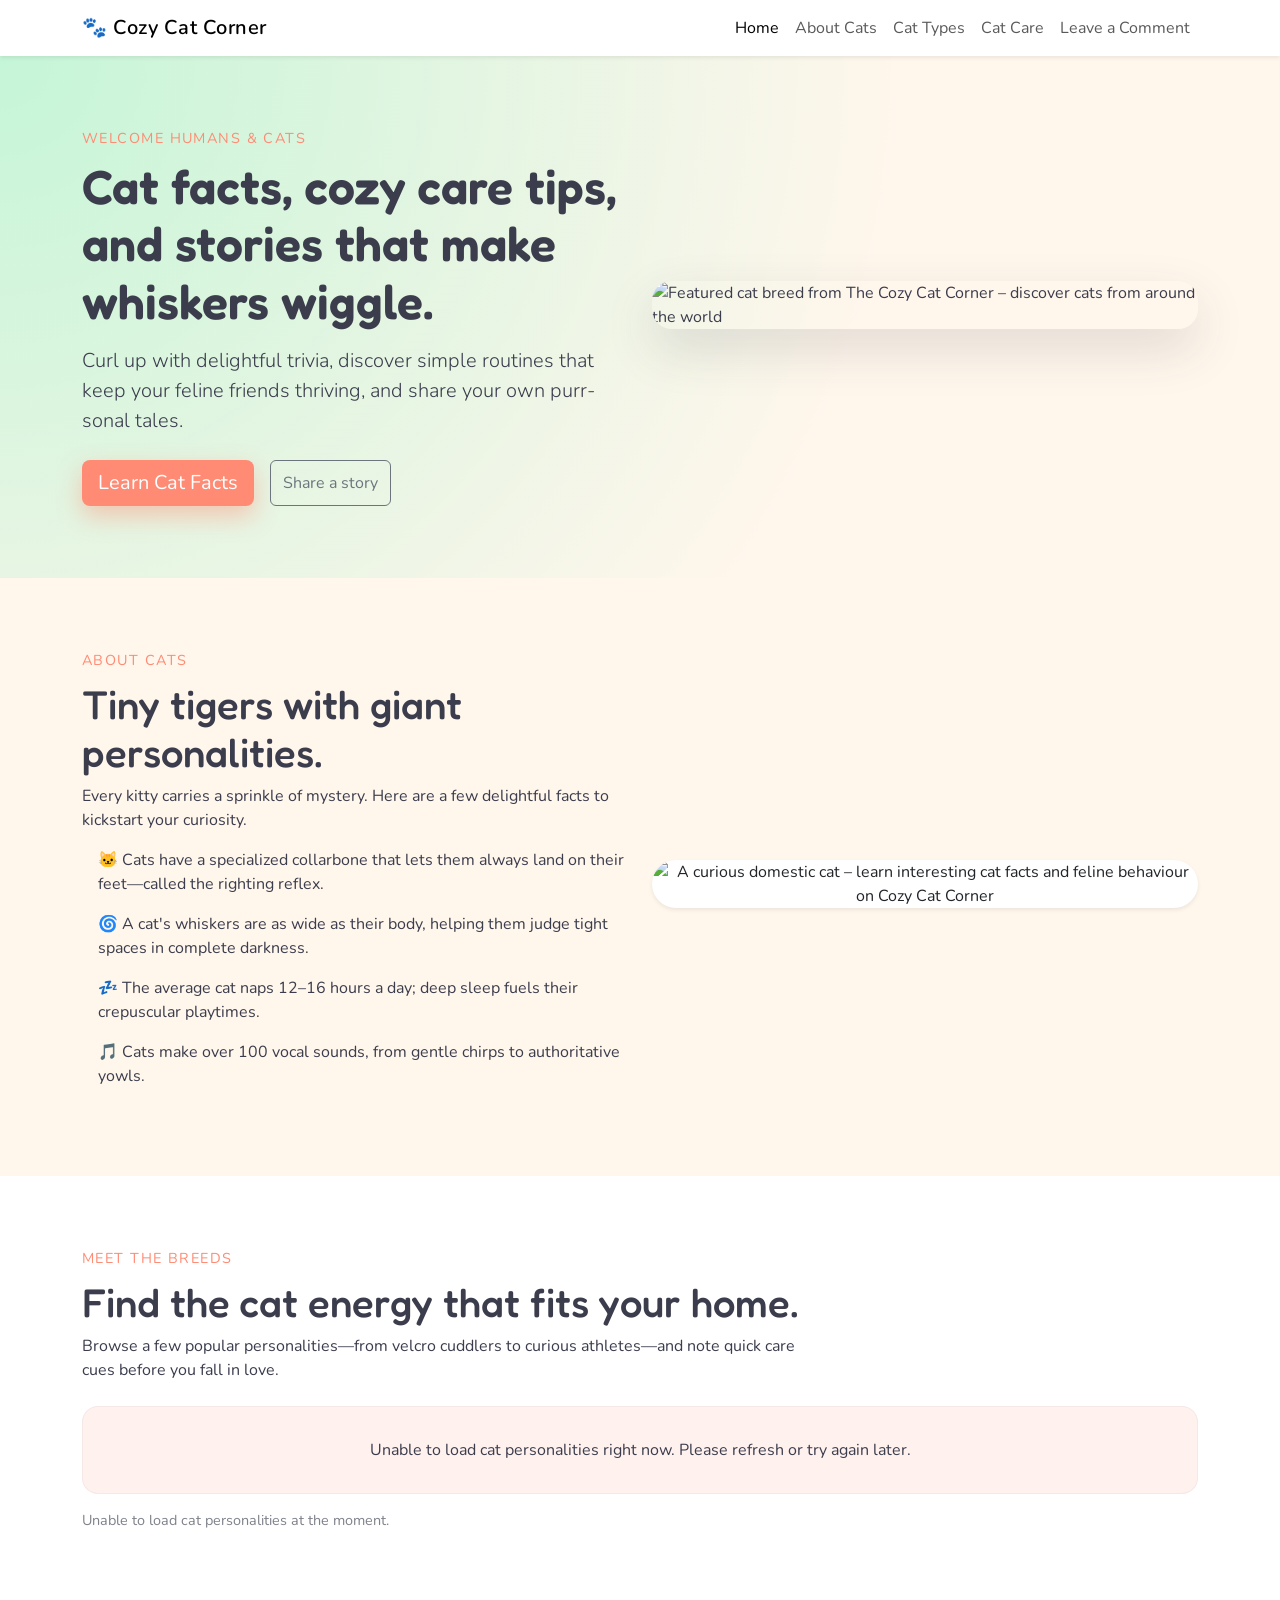
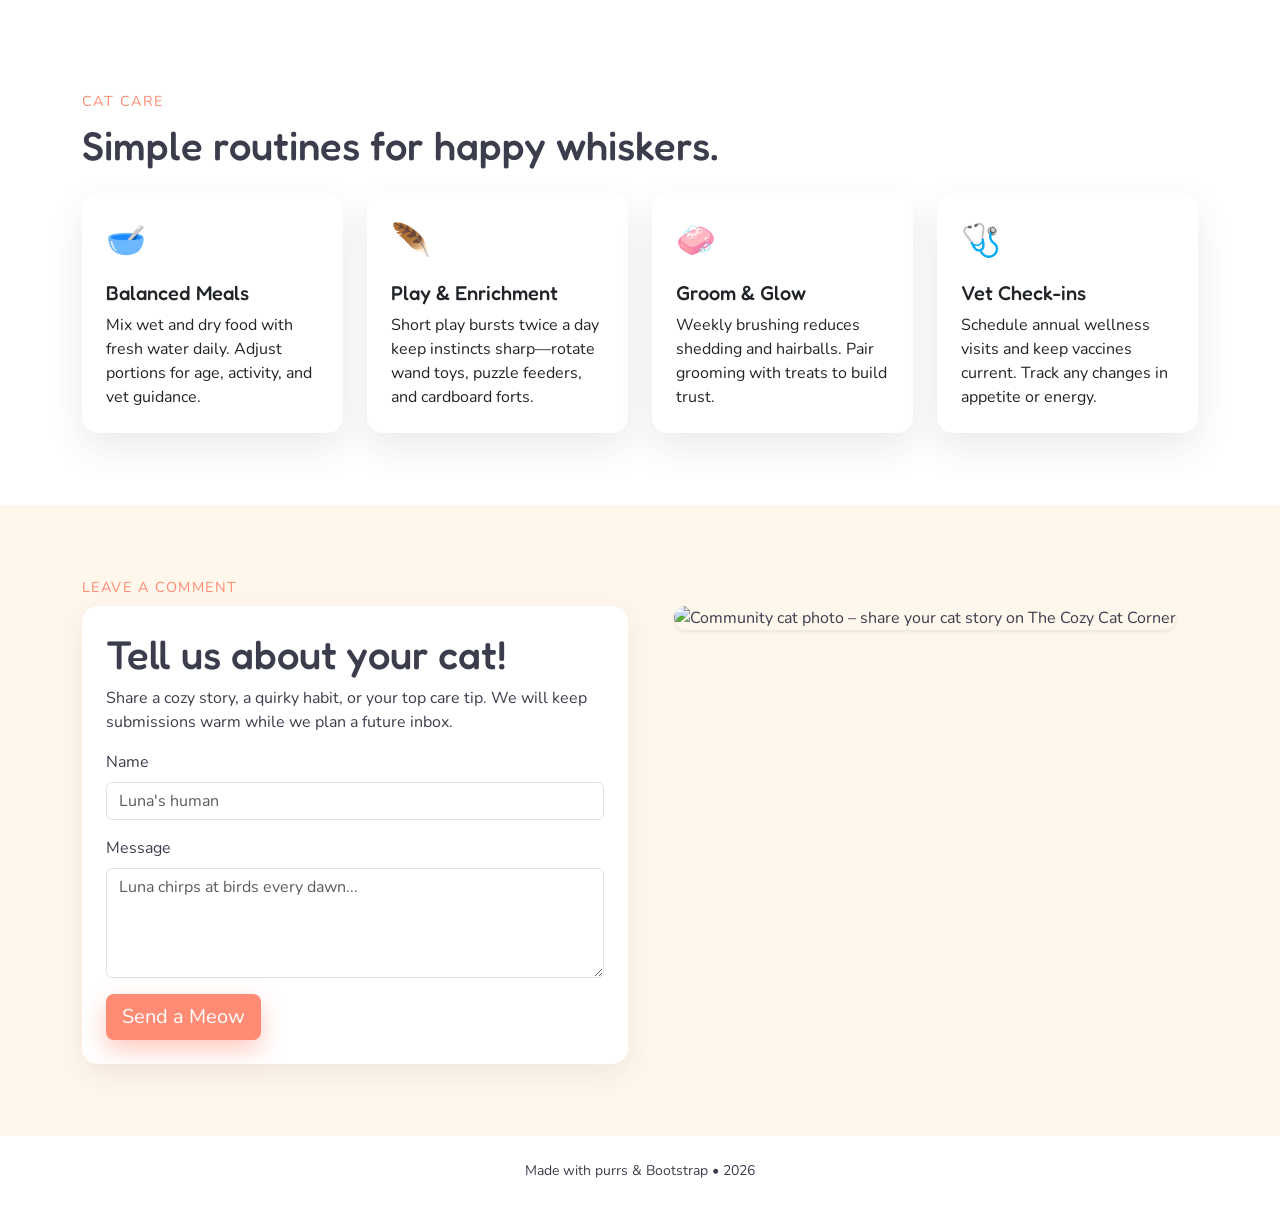
==== commit 8af8a029: "Add use api call for cat data Add Jquaery and update styles Add meta tags for social media sharing" ====
--- a/index.html
+++ b/index.html
@@ -11,10 +11,31 @@
 
         gtag('config', 'G-K8SKMY497D');
     </script>
+
+    <!-- Crawl and Index -->
     <meta charset="UTF-8">
     <meta name="viewport" content="width=device-width, initial-scale=1.0">
-    <meta name="description" content="Playful cat facts, care tips, and a cozy space to share your cat stories.">
-    <title>The Cozy Cat Corner</title>
+    <meta name="description" content="Cozy Cat Corner – your friendly guide to cat breeds, fun feline facts, easy cat care tips, and a warm community for cat lovers. Discover popular cat types, grooming routines, nutrition advice, and share your own cat stories.">
+    <meta name="keywords" content="cat facts, cat care tips, cat breeds, cat types, feline care, cat grooming, cat nutrition, cat community, kitten care, indoor cats, cat lover, cozy cat corner">
+    <meta name="author" content="Cozy Cat Corner">
+    <meta name="robots" content="index, follow">
+    <link rel="canonical" href="https://entity-04.github.io/">
+
+    <!-- Open Graph -->
+    <meta property="og:type" content="website">
+    <meta property="og:url" content="https://entity-04.github.io/">
+    <meta property="og:title" content="The Cozy Cat Corner – Cat Facts, Breeds & Care Tips">
+    <meta property="og:description" content="Explore cat breeds, feline facts, and simple care routines. A cozy space for cat lovers to learn and share.">
+    <meta property="og:image" content="https://entity-04.github.io/images/The_Cozy_Cat_Corner.jpg">
+    <meta property="og:site_name" content="The Cozy Cat Corner">
+
+    <!-- Twitter Card -->
+    <meta name="twitter:card" content="summary_large_image">
+    <meta name="twitter:title" content="The Cozy Cat Corner – Cat Facts, Breeds & Care Tips">
+    <meta name="twitter:description" content="Explore cat breeds, feline facts, and simple care routines. A cozy space for cat lovers to learn and share.">
+    <meta name="twitter:image" content="https://entity-04.github.io/images/The_Cozy_Cat_Corner.jpg">
+
+    <title>The Cozy Cat Corner – Cat Facts, Breeds &amp; Care Tips</title>
     <link rel="preconnect" href="https://fonts.googleapis.com">
     <link rel="preconnect" href="https://fonts.gstatic.com" crossorigin>
     <link href="https://fonts.googleapis.com/css2?family=Fredoka:wght@400;500;600&family=Nunito:wght@400;500;600&display=swap" rel="stylesheet">
@@ -56,12 +77,13 @@
                             thriving, and share your own purr-sonal tales.</p>
                         <div class="d-flex flex-wrap gap-3 mt-4">
                             <a class="btn btn-lg btn-primary btn-coral" href="#about">Learn Cat Facts</a>
-                            <a class="btn btn-outline-secondary" href="#comments">Share a story</a>
-                        </div>
-                    </div>
-                    <div class="col-lg-6 text-center" data-animate="pop">
-                        <img class="img-fluid hero-img" src="https://placekitten.com/900/700"
-                            alt="Playful orange cat lounging in a sunny window">
+                            <a class="btn btn-outline-secondary d-flex align-items-center justify-content-center" href="#comments">Share a story</a>
+                        </div>
+                    </div>
+                    <div class="col-lg-6 d-flex flex-column align-items-center" data-animate="fade-up">
+                        <img id="heroCatImg" class="img-fluid hero-img" src="https://placekitten.com/900/700"
+                            alt="Featured cat breed from The Cozy Cat Corner – discover cats from around the world">
+                        <p class="hero-caption small text-muted mt-2" id="heroCatLabel" aria-live="polite"></p>
                     </div>
                 </div>
 
@@ -83,14 +105,11 @@
                             <li>🎵 Cats make over 100 vocal sounds, from gentle chirps to authoritative yowls.</li>
                         </ul>
                     </div>
-                    <div class="col-lg-6" data-animate="fade-up">
-                        <div class="card border-0 shadow-sm">
-                            <img src="https://placekitten.com/650/500" class="card-img-top" alt="Curious cat peeking through leaves">
-                            <div class="card-body">
-                                <h3 class="h5">Your photo lives here</h3>
-                                <p class="mb-0">Replace this image with your favorite feline snapshot and add a quick caption to introduce them to the community.</p>
-                            </div>
-                        </div>
+                    <div class="col-lg-6 text-center" data-animate="fade-up">
+                        <div class="card border-0 shadow-sm about-cat-card">
+                            <img id="aboutCatImg" src="https://placekitten.com/650/500" class="card-img-top" alt="A curious domestic cat – learn interesting cat facts and feline behaviour on Cozy Cat Corner">
+                        </div>
+                        <p class="small text-muted mt-2" id="aboutCatLabel" aria-live="polite"></p>
                     </div>
                 </div>
             </div>
@@ -105,13 +124,6 @@
                         <h2 class="h1">Find the cat energy that fits your home.</h2>
                         <p class="mb-0">Browse a few popular personalities—from velcro cuddlers to curious athletes—and note quick care cues before
                             you fall in love.</p>
-                    </div>
-                    <div class="col-lg-4" data-animate="fade-up">
-                        <div class="cat-type-tip h-100">
-                            <p class="mb-1 fw-semibold">How to use this list</p>
-                            <p class="mb-0">Match the activity, grooming needs, and social vibes to your lifestyle. Mix and match traits if you have a
-                                multi-cat clowder.</p>
-                        </div>
                     </div>
                 </div>
                 <div class="cat-type-carousel" role="region" aria-label="Browse cat personalities">
@@ -176,10 +188,6 @@
                                     <input type="text" class="form-control" id="name" placeholder="Luna's human" required>
                                 </div>
                                 <div class="mb-3">
-                                    <label for="email" class="form-label">Email (optional)</label>
-                                    <input type="email" class="form-control" id="email" placeholder="you@example.com">
-                                </div>
-                                <div class="mb-3">
                                     <label for="message" class="form-label">Message</label>
                                     <textarea class="form-control" id="message" rows="4" placeholder="Luna chirps at birds every dawn..." required></textarea>
                                 </div>
@@ -190,14 +198,12 @@
                             </div>
                         </div>
                     </div>
-                    <div class="col-lg-6" data-animate="fade-up">
-                        <div class="card border-0 shadow-sm h-100">
-                            <img src="https://placekitten.com/720/640" class="card-img-top" alt="Tabby cat looking at camera">
-                            <div class="card-body">
-                                <h3 class="h5">Community Photo Wall</h3>
-                                <p class="mb-0">Drop in your own photo file names later (e.g., images/hobbes-window.jpg) so visitors can meet your whiskered roommates.</p>
-                            </div>
-                        </div>
+                    <div class="col-lg-6 d-flex flex-column align-items-center" data-animate="fade-up">
+                        <img id="communityCatImg" src="https://placekitten.com/720/640"
+                            class="img-fluid rounded-4 shadow-sm d-block mx-auto"
+                            alt="Community cat photo – share your cat story on The Cozy Cat Corner"
+                            style="max-height:420px;max-width:100%;object-fit:cover;">
+                        <p class="small text-muted mt-2 text-center" id="communityCatLabel" aria-live="polite"></p>
                     </div>
                 </div>
             </div>
@@ -208,10 +214,23 @@
     <footer class="py-4">
         <div class="container text-center small">
             <p class="mb-1">Made with purrs & Bootstrap • 2026</p>
-            <p class="mb-0">Replace placeholder images with your own cats to personalize the gallery.</p>
         </div>
     </footer>
 
+    <script type="application/ld+json">
+    {
+        "@context": "https://schema.org",
+        "@type": "WebSite",
+        "name": "The Cozy Cat Corner",
+        "url": "https://entity-04.github.io/",
+        "description": "Cat breeds, feline facts, care tips, and a community space for cat lovers.",
+        "publisher": {
+            "@type": "Organization",
+            "name": "The Cozy Cat Corner"
+        }
+    }
+    </script>
+    <script src="https://code.jquery.com/jquery-3.7.1.min.js"></script>
     <script src="https://cdn.jsdelivr.net/npm/bootstrap@5.3.3/dist/js/bootstrap.bundle.min.js"
         integrity="sha384-YvpcrYf0tY3lHB60NNkmXc5s9fDVZLESaAA55NDzOxhy9GkcIdslK1eN7N6jIeHz" crossorigin="anonymous"></script>
     <script src="scripts.js"></script>
--- a/styles.css
+++ b/styles.css
@@ -10,12 +10,28 @@
 /* Base layout */
 html {
     scroll-behavior: smooth;
+    scrollbar-width: thin;
+    scrollbar-color: rgba(59, 61, 77, 0.35) transparent;
 }
 
 body {
     font-family: 'Nunito', 'Segoe UI', sans-serif;
     color: var(--cat-slate);
     background-color: var(--cat-cream);
+}
+
+body::-webkit-scrollbar {
+    width: 10px;
+}
+
+body::-webkit-scrollbar-track {
+    background: transparent;
+}
+
+body::-webkit-scrollbar-thumb {
+    background: rgba(59, 61, 77, 0.35);
+    border-radius: 999px;
+    border: 2px solid transparent;
 }
 
 /* Headings */
@@ -40,7 +56,12 @@
 .hero-img {
     border-radius: 1.25rem;
     box-shadow: 0 20px 50px rgba(59, 61, 77, 0.15);
-    animation: catFloat 7s ease-in-out infinite;
+    display: block;
+    width: 100%;
+    max-height: 420px;
+    object-fit: cover;
+    margin-left: auto;
+    margin-right: auto;
 }
 
 .checklist-card .list-group-item {
@@ -78,6 +99,15 @@
     border-radius: 1rem;
     background-color: #fff;
     box-shadow: 0 10px 30px rgba(59, 61, 77, 0.08);
+}
+
+.about-cat-card {
+    border-radius: 1.5rem;
+    overflow: hidden;
+}
+
+.about-cat-card .card-img-top {
+    border-radius: 1.5rem;
 }
 
 /* Cat types showcase */
@@ -132,6 +162,10 @@
     position: relative;
 }
 
+.cat-type-image.ratio-4x3 {
+    --bs-aspect-ratio: 56.25%;
+}
+
 .cat-type-image img {
     position: absolute;
     top: 0;
@@ -143,23 +177,34 @@
 }
 
 .cat-type-body {
-    background-image: linear-gradient(135deg, rgba(197, 245, 215, 0.15), rgba(255, 246, 236, 0.15));
+    background: transparent;
+    padding: 0.85rem 1rem !important;
+}
+
+.cat-type-body h3 {
+    font-size: 1.2rem;
+}
+
+.cat-type-body p {
+    font-size: 1rem;
+    margin-bottom: 0.5rem;
+    line-height: 1.45;
 }
 
 .cat-type-pill {
-    font-size: 0.85rem;
+    font-size: 0.72rem;
     background-color: var(--cat-mint);
     color: var(--cat-slate);
     border-radius: 999px;
-    padding: 0.2rem 0.9rem;
+    padding: 0.15rem 0.7rem;
     font-weight: 600;
 }
 
 .cat-type-attributes .cat-attribute {
     background-color: rgba(255, 203, 182, 0.25);
     border-radius: 999px;
-    font-size: 0.85rem;
-    padding: 0.25rem 0.85rem;
+    font-size: 0.72rem;
+    padding: 0.15rem 0.65rem;
 }
 
 .cat-type-tip {
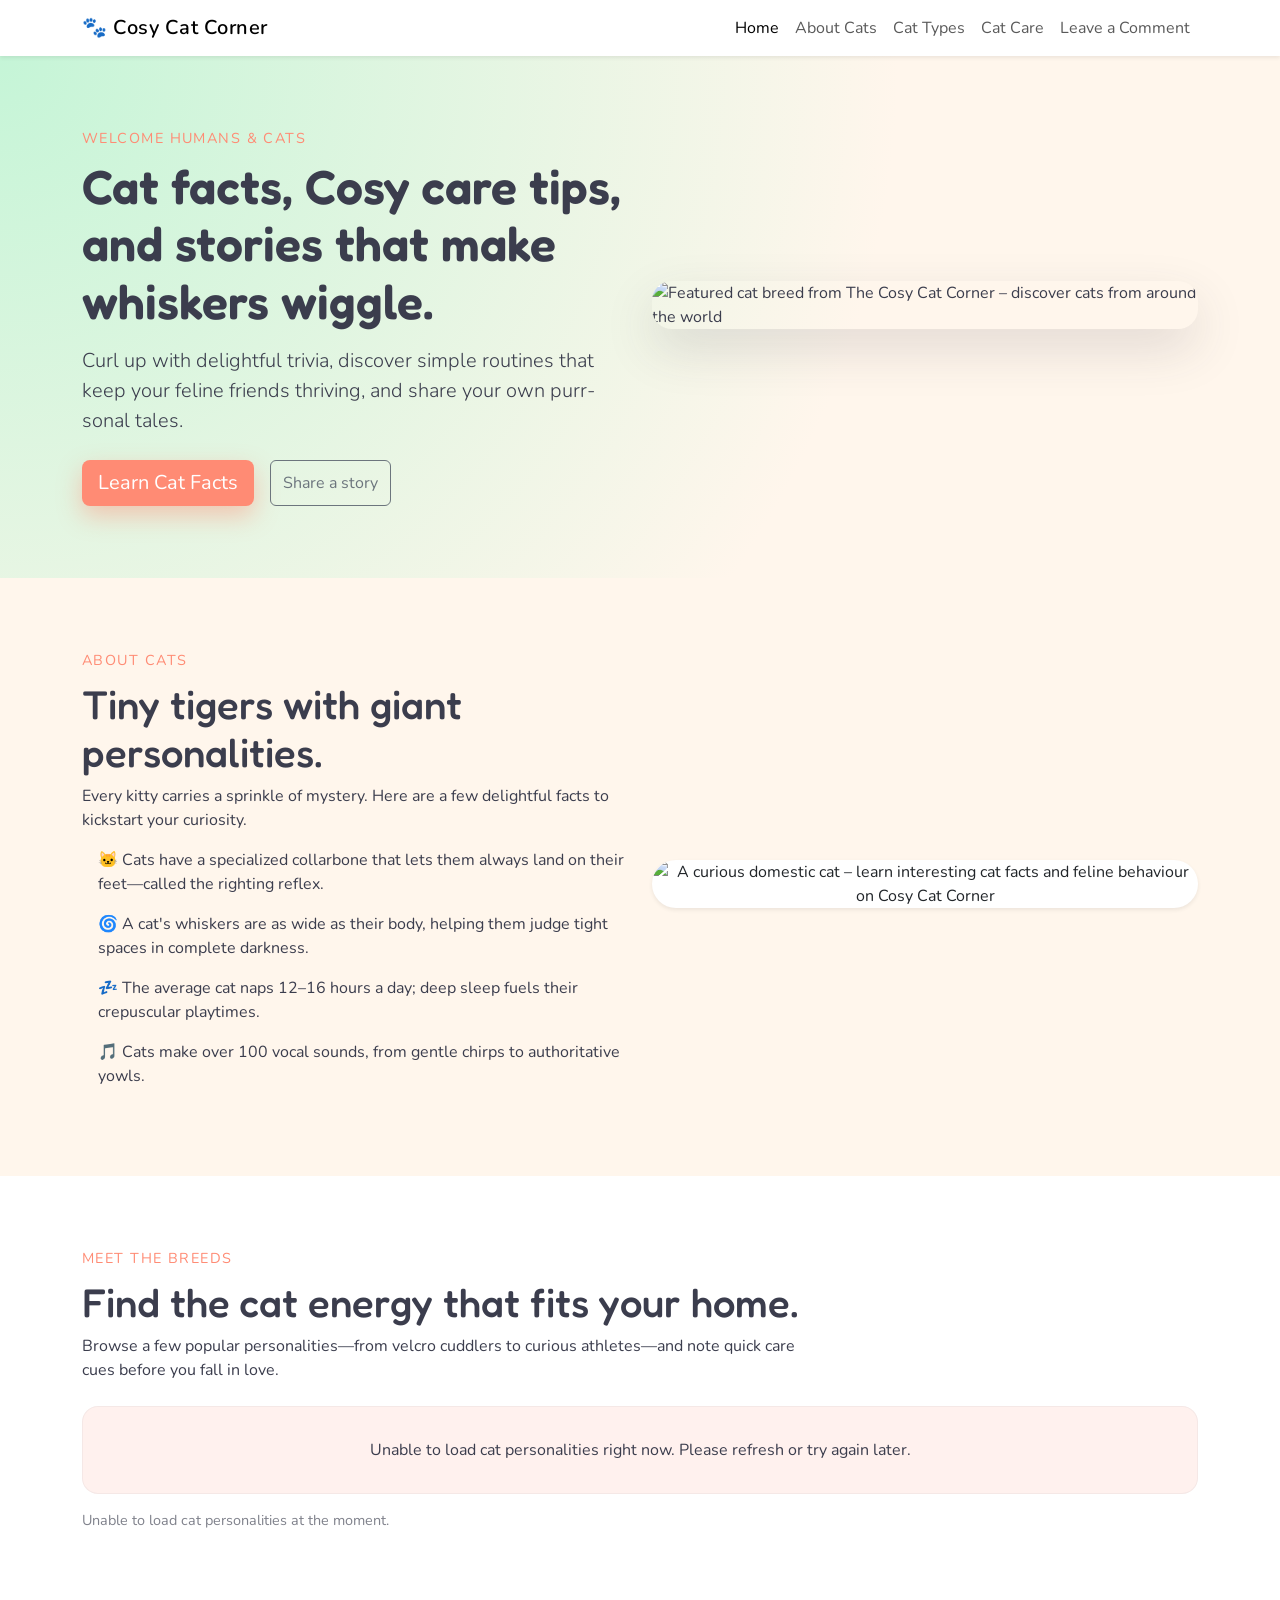
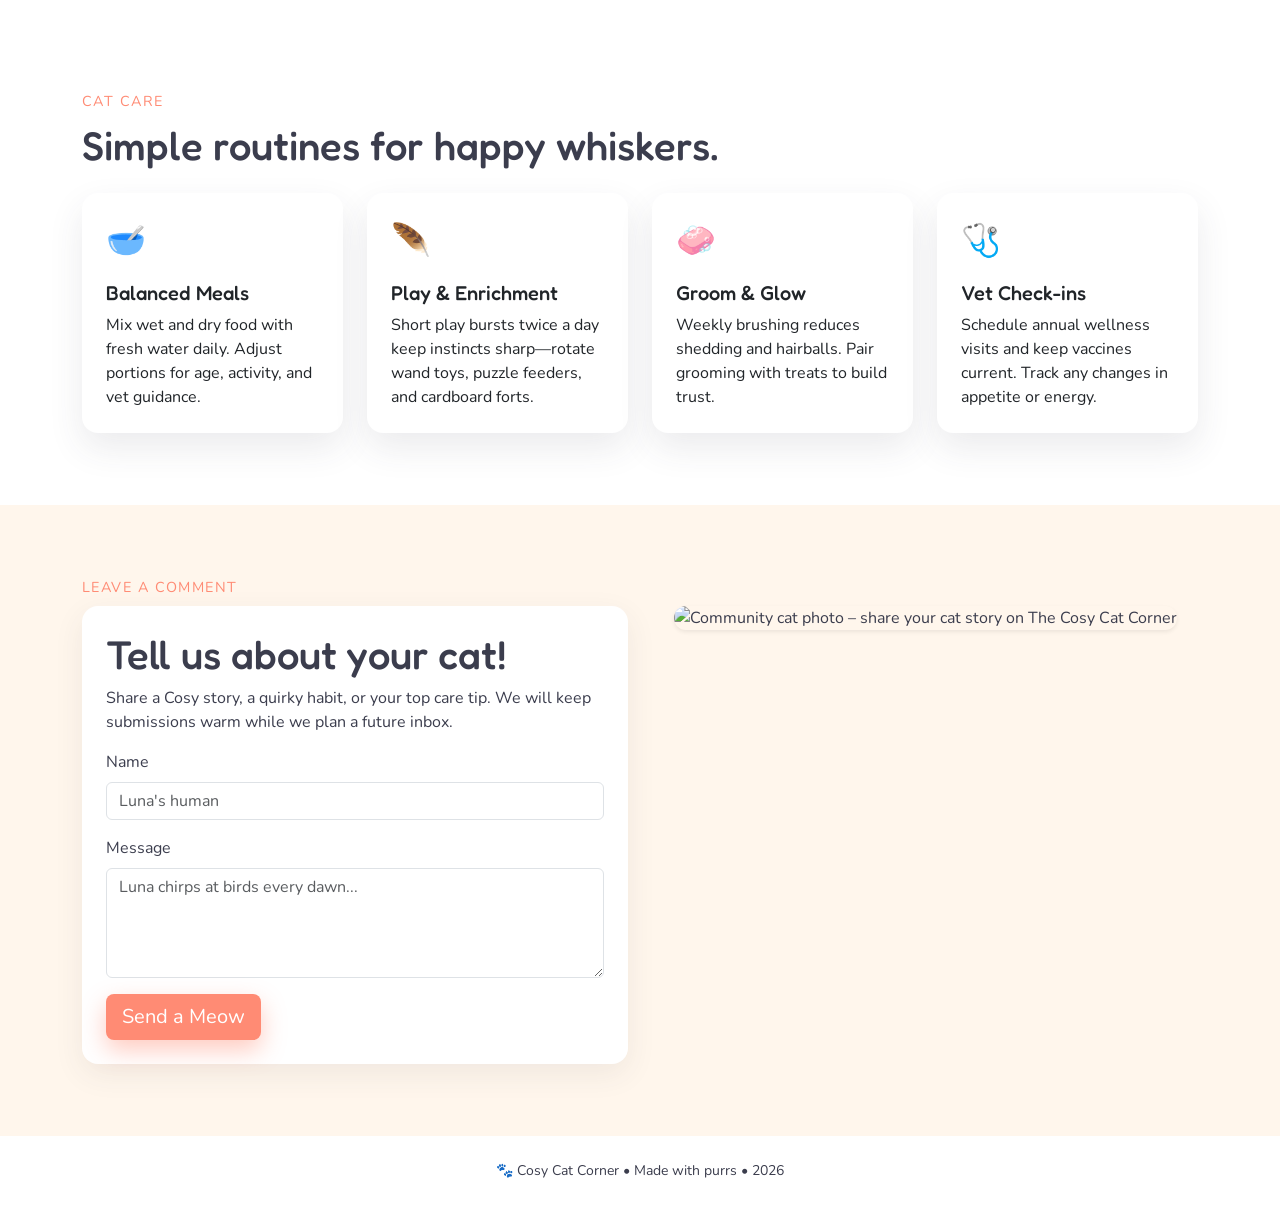
==== commit 2b1b3768: "Update Cozy to Cosy" ====
--- a/index.html
+++ b/index.html
@@ -15,27 +15,27 @@
     <!-- Crawl and Index -->
     <meta charset="UTF-8">
     <meta name="viewport" content="width=device-width, initial-scale=1.0">
-    <meta name="description" content="Cozy Cat Corner – your friendly guide to cat breeds, fun feline facts, easy cat care tips, and a warm community for cat lovers. Discover popular cat types, grooming routines, nutrition advice, and share your own cat stories.">
-    <meta name="keywords" content="cat facts, cat care tips, cat breeds, cat types, feline care, cat grooming, cat nutrition, cat community, kitten care, indoor cats, cat lover, cozy cat corner">
-    <meta name="author" content="Cozy Cat Corner">
+    <meta name="description" content="Cosy Cat Corner – your friendly guide to cat breeds, fun feline facts, easy cat care tips, and a warm community for cat lovers. Discover popular cat types, grooming routines, nutrition advice, and share your own cat stories.">
+    <meta name="keywords" content="cat facts, cat care tips, cat breeds, cat types, feline care, cat grooming, cat nutrition, cat community, kitten care, indoor cats, cat lover, Cosy cat corner">
+    <meta name="author" content="Cosy Cat Corner">
     <meta name="robots" content="index, follow">
     <link rel="canonical" href="https://entity-04.github.io/">
 
     <!-- Open Graph -->
     <meta property="og:type" content="website">
     <meta property="og:url" content="https://entity-04.github.io/">
-    <meta property="og:title" content="The Cozy Cat Corner – Cat Facts, Breeds & Care Tips">
-    <meta property="og:description" content="Explore cat breeds, feline facts, and simple care routines. A cozy space for cat lovers to learn and share.">
-    <meta property="og:image" content="https://entity-04.github.io/images/The_Cozy_Cat_Corner.jpg">
-    <meta property="og:site_name" content="The Cozy Cat Corner">
+    <meta property="og:title" content="The Cosy Cat Corner – Cat Facts, Breeds & Care Tips">
+    <meta property="og:description" content="Explore cat breeds, feline facts, and simple care routines. A Cosy space for cat lovers to learn and share.">
+    <meta property="og:image" content="https://entity-04.github.io/images/The_Cosy_Cat_Corner.jpg">
+    <meta property="og:site_name" content="The Cosy Cat Corner">
 
     <!-- Twitter Card -->
     <meta name="twitter:card" content="summary_large_image">
-    <meta name="twitter:title" content="The Cozy Cat Corner – Cat Facts, Breeds & Care Tips">
-    <meta name="twitter:description" content="Explore cat breeds, feline facts, and simple care routines. A cozy space for cat lovers to learn and share.">
-    <meta name="twitter:image" content="https://entity-04.github.io/images/The_Cozy_Cat_Corner.jpg">
-
-    <title>The Cozy Cat Corner – Cat Facts, Breeds &amp; Care Tips</title>
+    <meta name="twitter:title" content="The Cosy Cat Corner – Cat Facts, Breeds & Care Tips">
+    <meta name="twitter:description" content="Explore cat breeds, feline facts, and simple care routines. A Cosy space for cat lovers to learn and share.">
+    <meta name="twitter:image" content="https://entity-04.github.io/images/The_Cosy_Cat_Corner.jpg">
+
+    <title>The Cosy Cat Corner – Cat Facts, Breeds &amp; Care Tips</title>
     <link rel="preconnect" href="https://fonts.googleapis.com">
     <link rel="preconnect" href="https://fonts.gstatic.com" crossorigin>
     <link href="https://fonts.googleapis.com/css2?family=Fredoka:wght@400;500;600&family=Nunito:wght@400;500;600&display=swap" rel="stylesheet">
@@ -48,7 +48,7 @@
     <!-- Primary Navigation -->
     <nav id="catNav" class="navbar navbar-expand-lg bg-white shadow-sm sticky-top">
         <div class="container">
-            <a class="navbar-brand" href="#home" aria-label="The Cozy Cat Corner home">🐾 Cozy Cat Corner</a>
+            <a class="navbar-brand" href="#home" aria-label="The Cosy Cat Corner home">🐾 Cosy Cat Corner</a>
             <button class="navbar-toggler" type="button" data-bs-toggle="collapse" data-bs-target="#navbarSupportedContent"
                 aria-controls="navbarSupportedContent" aria-expanded="false" aria-label="Toggle navigation">
                 <span class="navbar-toggler-icon"></span>
@@ -72,7 +72,7 @@
                 <div class="row align-items-center g-4">
                     <div class="col-lg-6" data-animate="fade-up">
                         <p class="section-label mb-2">Welcome Humans & Cats</p>
-                        <h1 class="display-5 fw-semibold">Cat facts, cozy care tips, and stories that make whiskers wiggle.</h1>
+                        <h1 class="display-5 fw-semibold">Cat facts, Cosy care tips, and stories that make whiskers wiggle.</h1>
                         <p class="lead mt-3">Curl up with delightful trivia, discover simple routines that keep your feline friends
                             thriving, and share your own purr-sonal tales.</p>
                         <div class="d-flex flex-wrap gap-3 mt-4">
@@ -82,7 +82,7 @@
                     </div>
                     <div class="col-lg-6 d-flex flex-column align-items-center" data-animate="fade-up">
                         <img id="heroCatImg" class="img-fluid hero-img" src="https://placekitten.com/900/700"
-                            alt="Featured cat breed from The Cozy Cat Corner – discover cats from around the world">
+                            alt="Featured cat breed from The Cosy Cat Corner – discover cats from around the world">
                         <p class="hero-caption small text-muted mt-2" id="heroCatLabel" aria-live="polite"></p>
                     </div>
                 </div>
@@ -107,7 +107,7 @@
                     </div>
                     <div class="col-lg-6 text-center" data-animate="fade-up">
                         <div class="card border-0 shadow-sm about-cat-card">
-                            <img id="aboutCatImg" src="https://placekitten.com/650/500" class="card-img-top" alt="A curious domestic cat – learn interesting cat facts and feline behaviour on Cozy Cat Corner">
+                            <img id="aboutCatImg" src="https://placekitten.com/650/500" class="card-img-top" alt="A curious domestic cat – learn interesting cat facts and feline behaviour on Cosy Cat Corner">
                         </div>
                         <p class="small text-muted mt-2" id="aboutCatLabel" aria-live="polite"></p>
                     </div>
@@ -128,9 +128,9 @@
                 </div>
                 <div class="cat-type-carousel" role="region" aria-label="Browse cat personalities">
                     <div class="cat-type-track" id="catTypeTrack" aria-live="polite">
-                        <div class="cat-type-placeholder" role="status">Loading cozy companions...</div>
-                    </div>
-                    <p class="cat-type-status" id="catTypeStatus" role="status">Loading cozy companions...</p>
+                        <div class="cat-type-placeholder" role="status">Loading Cosy companions...</div>
+                    </div>
+                    <p class="cat-type-status" id="catTypeStatus" role="status">Loading Cosy companions...</p>
                 </div>
             </div>
         </section>
@@ -181,7 +181,7 @@
                     <div class="col-lg-6" data-animate="fade-up">
                         <div class="comment-card p-4">
                             <h2 class="h1">Tell us about your cat!</h2>
-                            <p>Share a cozy story, a quirky habit, or your top care tip. We will keep submissions warm while we plan a future inbox.</p>
+                            <p>Share a Cosy story, a quirky habit, or your top care tip. We will keep submissions warm while we plan a future inbox.</p>
                             <form id="commentForm" novalidate>
                                 <div class="mb-3">
                                     <label for="name" class="form-label">Name</label>
@@ -201,7 +201,7 @@
                     <div class="col-lg-6 d-flex flex-column align-items-center" data-animate="fade-up">
                         <img id="communityCatImg" src="https://placekitten.com/720/640"
                             class="img-fluid rounded-4 shadow-sm d-block mx-auto"
-                            alt="Community cat photo – share your cat story on The Cozy Cat Corner"
+                            alt="Community cat photo – share your cat story on The Cosy Cat Corner"
                             style="max-height:420px;max-width:100%;object-fit:cover;">
                         <p class="small text-muted mt-2 text-center" id="communityCatLabel" aria-live="polite"></p>
                     </div>
@@ -213,7 +213,7 @@
     <!-- Site Footer -->
     <footer class="py-4">
         <div class="container text-center small">
-            <p class="mb-1">Made with purrs & Bootstrap • 2026</p>
+            <p class="mb-1">🐾 Cosy Cat Corner • Made with purrs • 2026</p>
         </div>
     </footer>
 
@@ -221,12 +221,12 @@
     {
         "@context": "https://schema.org",
         "@type": "WebSite",
-        "name": "The Cozy Cat Corner",
+        "name": "The Cosy Cat Corner",
         "url": "https://entity-04.github.io/",
         "description": "Cat breeds, feline facts, care tips, and a community space for cat lovers.",
         "publisher": {
             "@type": "Organization",
-            "name": "The Cozy Cat Corner"
+            "name": "The Cosy Cat Corner"
         }
     }
     </script>
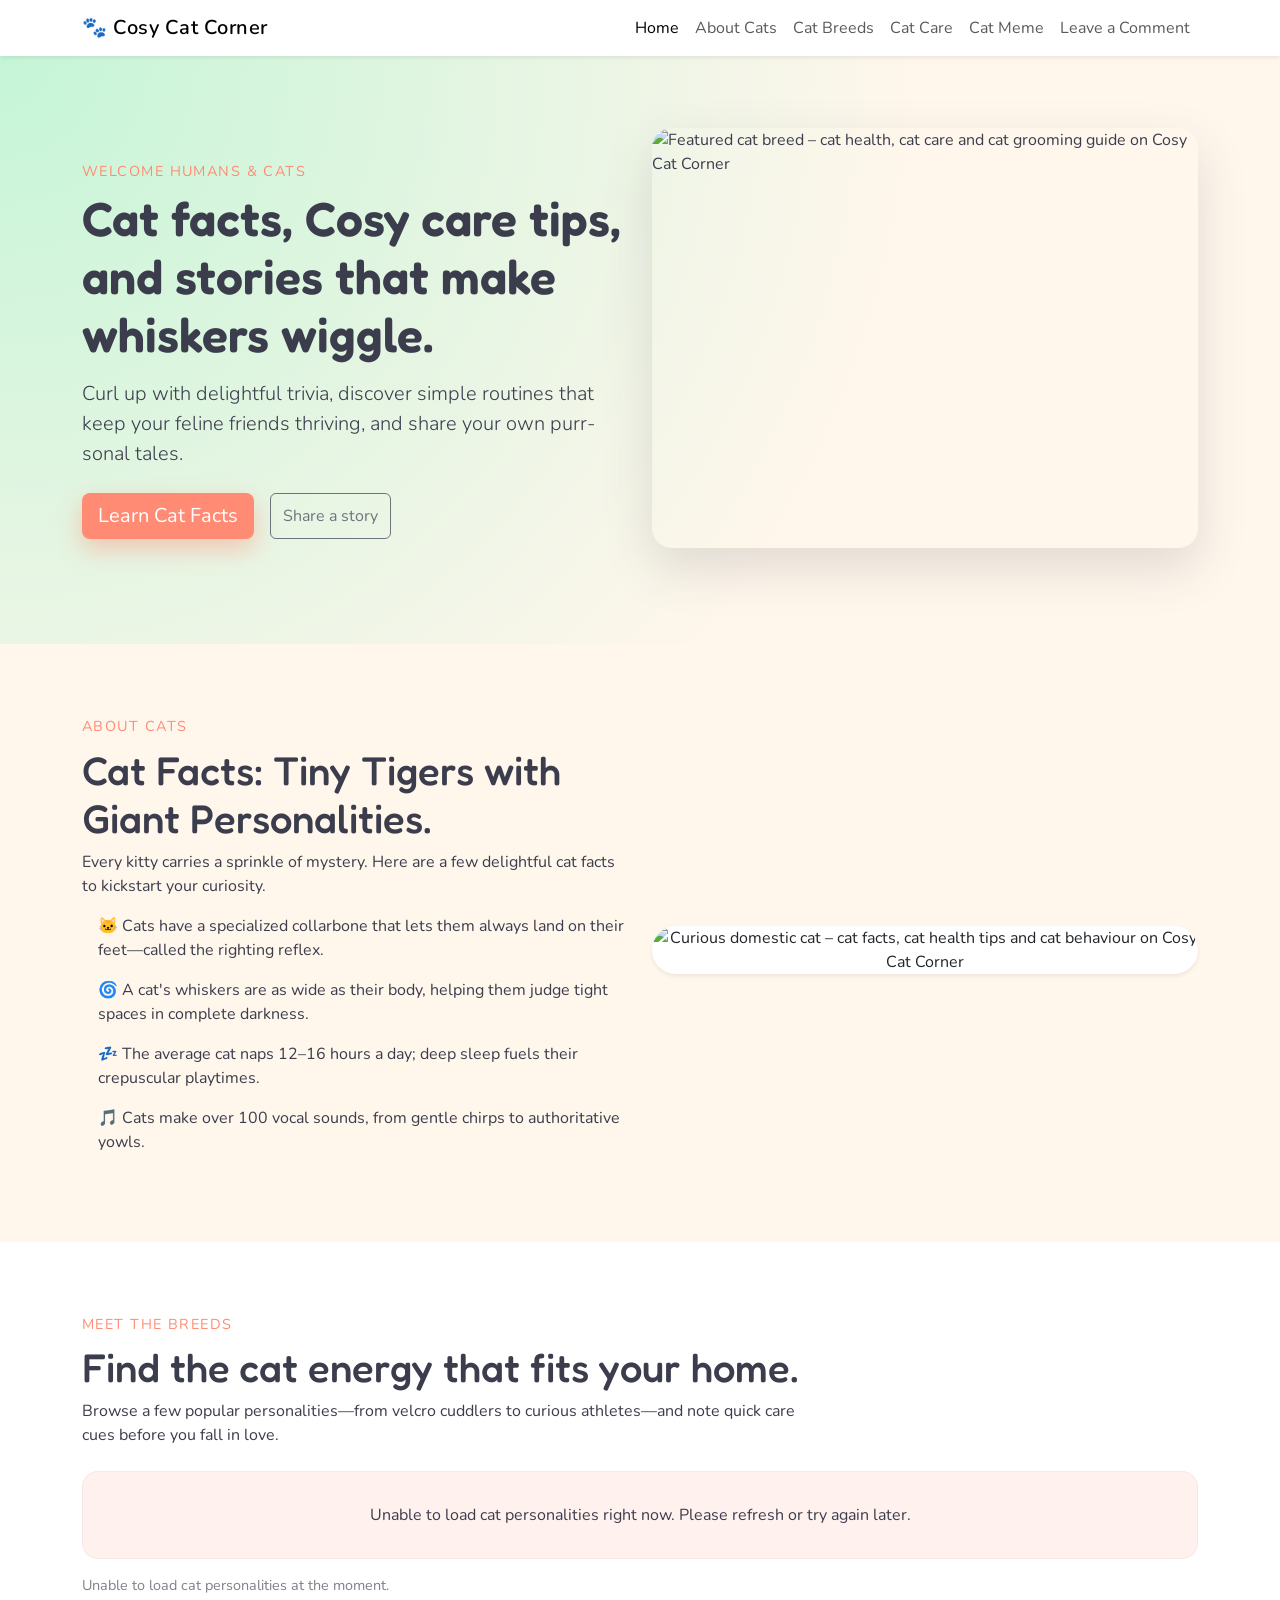
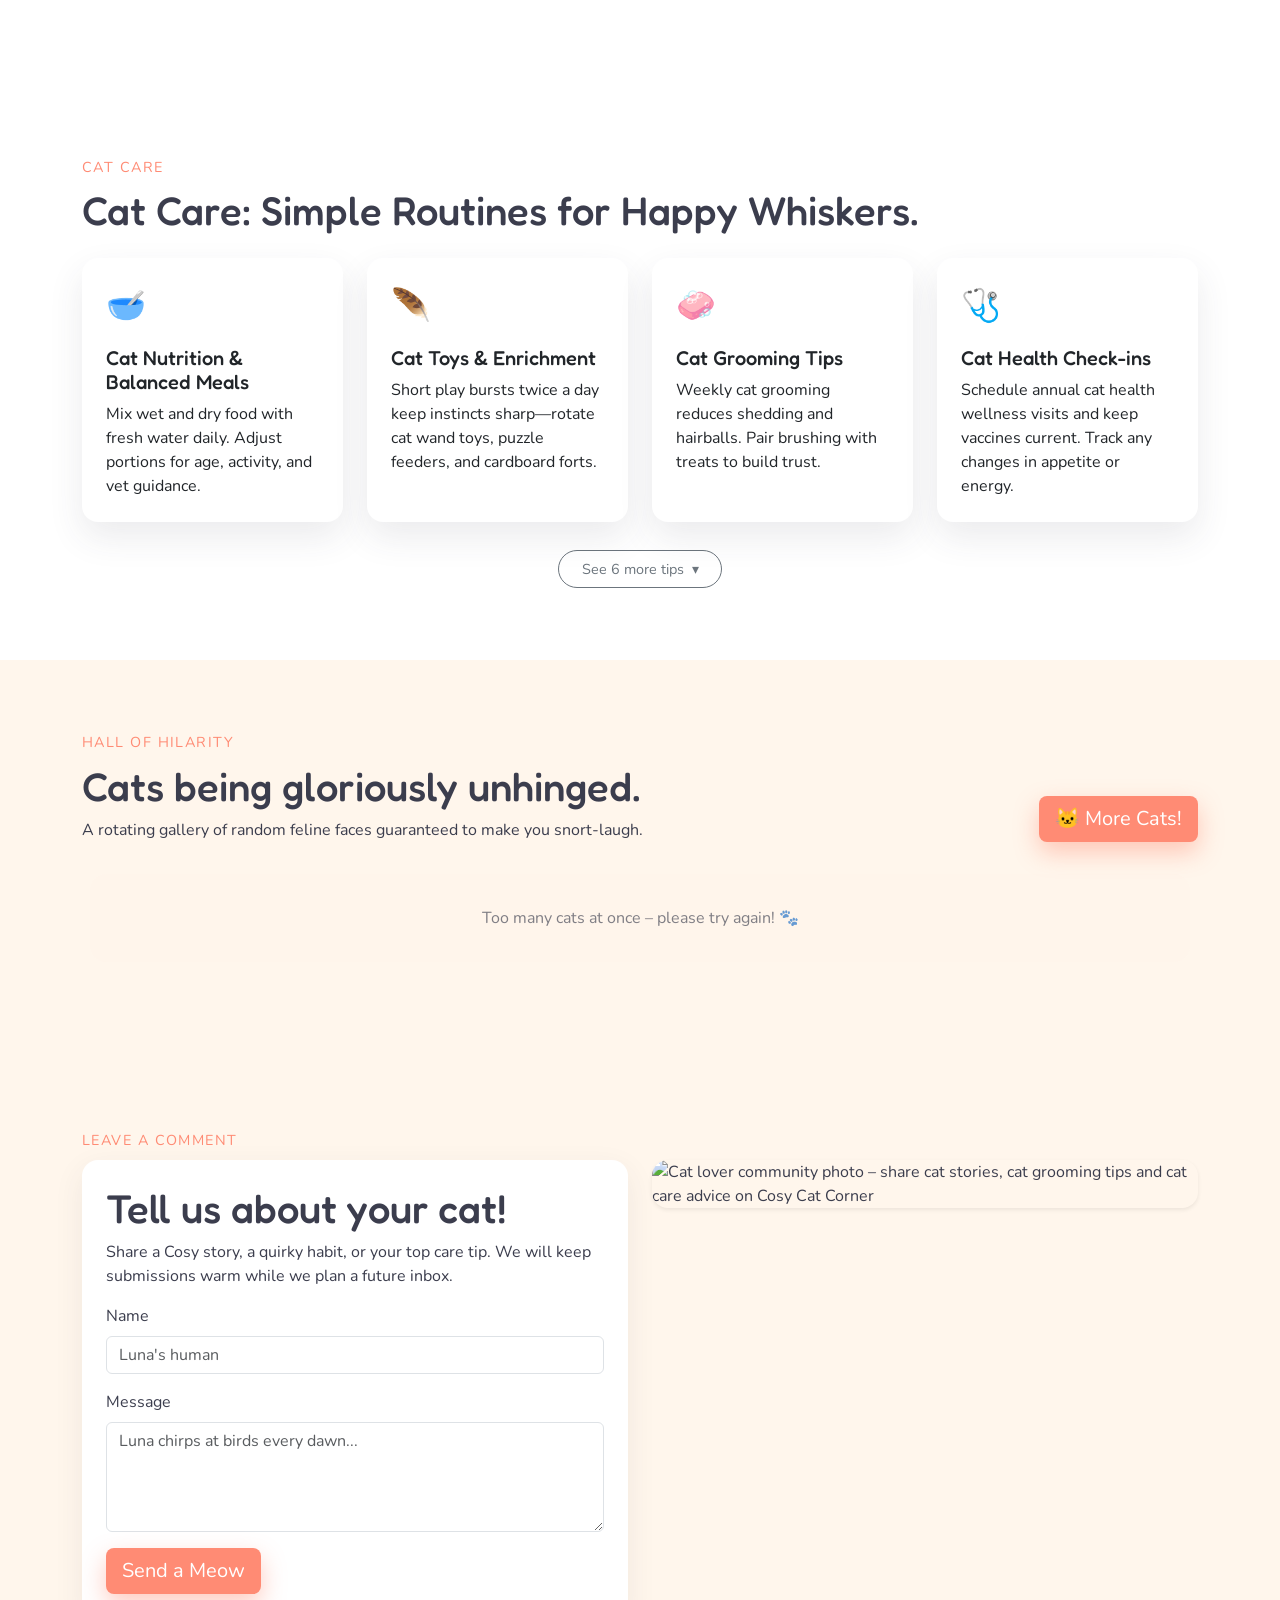
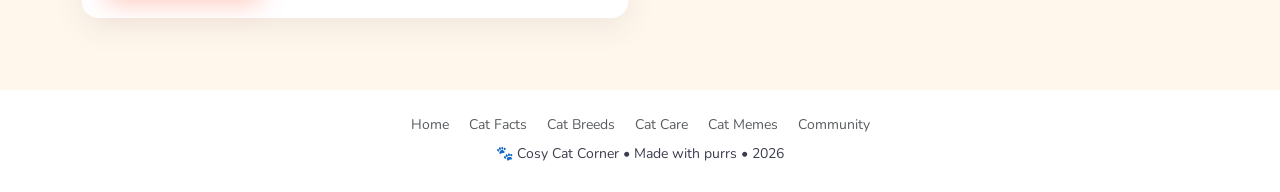
==== commit 5503ce3c: "- Added cat meme - Added more cat care tips - Refine keywords for better SEO" ====
--- a/index.html
+++ b/index.html
@@ -1,4 +1,4 @@
-<!DOCTYPE html>
+﻿<!DOCTYPE html>
 <html lang="en">
 
 <head>
@@ -15,8 +15,8 @@
     <!-- Crawl and Index -->
     <meta charset="UTF-8">
     <meta name="viewport" content="width=device-width, initial-scale=1.0">
-    <meta name="description" content="Cosy Cat Corner – your friendly guide to cat breeds, fun feline facts, easy cat care tips, and a warm community for cat lovers. Discover popular cat types, grooming routines, nutrition advice, and share your own cat stories.">
-    <meta name="keywords" content="cat facts, cat care tips, cat breeds, cat types, feline care, cat grooming, cat nutrition, cat community, kitten care, indoor cats, cat lover, Cosy cat corner">
+    <meta name="description" content="Cosy Cat Corner – your friendly guide to cat breeds, cat health tips, cat grooming routines, and fun cat toys. Discover popular cat breeds, easy cat care tips, cat nutrition advice, and a warm community for cat lovers.">
+    <meta name="keywords" content="cat facts, cat care tips, cat breeds, cat health, cat grooming, cat toys, cat nutrition, cat care, kitten care, indoor cats, cat lover, cat community, Cosy cat corner">
     <meta name="author" content="Cosy Cat Corner">
     <meta name="robots" content="index, follow">
     <link rel="canonical" href="https://entity-04.github.io/">
@@ -24,18 +24,22 @@
     <!-- Open Graph -->
     <meta property="og:type" content="website">
     <meta property="og:url" content="https://entity-04.github.io/">
-    <meta property="og:title" content="The Cosy Cat Corner – Cat Facts, Breeds & Care Tips">
-    <meta property="og:description" content="Explore cat breeds, feline facts, and simple care routines. A Cosy space for cat lovers to learn and share.">
+    <meta property="og:title" content="The Cosy Cat Corner – Cat Facts, Cat Breeds, Cat Health &amp; Cat Care Tips">
+    <meta property="og:description" content="Explore cat breeds, cat health tips, cat grooming routines, cat toys, and fun cat facts. A Cosy space for cat lovers to learn and share.">
     <meta property="og:image" content="https://entity-04.github.io/images/The_Cosy_Cat_Corner.jpg">
     <meta property="og:site_name" content="The Cosy Cat Corner">
 
     <!-- Twitter Card -->
     <meta name="twitter:card" content="summary_large_image">
-    <meta name="twitter:title" content="The Cosy Cat Corner – Cat Facts, Breeds & Care Tips">
-    <meta name="twitter:description" content="Explore cat breeds, feline facts, and simple care routines. A Cosy space for cat lovers to learn and share.">
+    <meta name="twitter:title" content="The Cosy Cat Corner – Cat Facts, Cat Breeds, Cat Health &amp; Cat Care Tips">
+    <meta name="twitter:description" content="Explore cat breeds, cat health tips, cat grooming routines, cat toys, and fun cat facts. A Cosy space for cat lovers to learn and share.">
     <meta name="twitter:image" content="https://entity-04.github.io/images/The_Cosy_Cat_Corner.jpg">
-
-    <title>The Cosy Cat Corner – Cat Facts, Breeds &amp; Care Tips</title>
+    <meta property="og:locale" content="en_US">
+
+    <!-- Favicon -->
+    <link rel="icon" href="data:image/svg+xml,<svg xmlns='http://www.w3.org/2000/svg' viewBox='0 0 100 100'><text y='.9em' font-size='90'>🐾</text></svg>" type="image/svg+xml">
+
+    <title>The Cosy Cat Corner – Cat Facts, Cat Breeds, Cat Health &amp; Cat Care Tips</title>
     <link rel="preconnect" href="https://fonts.googleapis.com">
     <link rel="preconnect" href="https://fonts.gstatic.com" crossorigin>
     <link href="https://fonts.googleapis.com/css2?family=Fredoka:wght@400;500;600&family=Nunito:wght@400;500;600&display=swap" rel="stylesheet">
@@ -44,21 +48,22 @@
     <link rel="stylesheet" href="styles.css">
 </head>
 
-<body data-bs-spy="scroll" data-bs-target="#catNav" data-bs-offset="80" tabindex="0">
+<body data-bs-spy="scroll" data-bs-target="#catNav" data-bs-root-margin="-80px 0px -50%" tabindex="0">
     <!-- Primary Navigation -->
     <nav id="catNav" class="navbar navbar-expand-lg bg-white shadow-sm sticky-top">
         <div class="container">
-            <a class="navbar-brand" href="#home" aria-label="The Cosy Cat Corner home">🐾 Cosy Cat Corner</a>
+            <a class="navbar-brand" href="#cat-home" aria-label="The Cosy Cat Corner home">🐾 Cosy Cat Corner</a>
             <button class="navbar-toggler" type="button" data-bs-toggle="collapse" data-bs-target="#navbarSupportedContent"
                 aria-controls="navbarSupportedContent" aria-expanded="false" aria-label="Toggle navigation">
                 <span class="navbar-toggler-icon"></span>
             </button>
             <div class="collapse navbar-collapse" id="navbarSupportedContent">
                 <ul class="navbar-nav ms-auto mb-2 mb-lg-0">
-                    <li class="nav-item"><a class="nav-link" href="#home">Home</a></li>
-                    <li class="nav-item"><a class="nav-link" href="#about">About Cats</a></li>
-                    <li class="nav-item"><a class="nav-link" href="#types">Cat Types</a></li>
-                    <li class="nav-item"><a class="nav-link" href="#care">Cat Care</a></li>
+                    <li class="nav-item"><a class="nav-link" href="#cat-home">Home</a></li>
+                    <li class="nav-item"><a class="nav-link" href="#about-cat">About Cats</a></li>
+                    <li class="nav-item"><a class="nav-link" href="#cat-breeds">Cat Breeds</a></li>
+                    <li class="nav-item"><a class="nav-link" href="#cat-care">Cat Care</a></li>
+                    <li class="nav-item"><a class="nav-link" href="#cat-meme">Cat Meme</a></li>
                     <li class="nav-item"><a class="nav-link" href="#comments">Leave a Comment</a></li>
                 </ul>
             </div>
@@ -67,7 +72,7 @@
 
     <main>
         <!-- Hero Section -->
-        <section id="home" class="hero-section py-5">
+        <section id="cat-home" class="hero-section py-5">
             <div class="container py-4">
                 <div class="row align-items-center g-4">
                     <div class="col-lg-6" data-animate="fade-up">
@@ -76,13 +81,14 @@
                         <p class="lead mt-3">Curl up with delightful trivia, discover simple routines that keep your feline friends
                             thriving, and share your own purr-sonal tales.</p>
                         <div class="d-flex flex-wrap gap-3 mt-4">
-                            <a class="btn btn-lg btn-primary btn-coral" href="#about">Learn Cat Facts</a>
+                            <a class="btn btn-lg btn-primary btn-coral" href="#about-cat">Learn Cat Facts</a>
                             <a class="btn btn-outline-secondary d-flex align-items-center justify-content-center" href="#comments">Share a story</a>
                         </div>
                     </div>
                     <div class="col-lg-6 d-flex flex-column align-items-center" data-animate="fade-up">
                         <img id="heroCatImg" class="img-fluid hero-img" src="https://placekitten.com/900/700"
-                            alt="Featured cat breed from The Cosy Cat Corner – discover cats from around the world">
+                            alt="Featured cat breed – cat health, cat care and cat grooming guide on Cosy Cat Corner"
+                            width="900" height="700" fetchpriority="high">
                         <p class="hero-caption small text-muted mt-2" id="heroCatLabel" aria-live="polite"></p>
                     </div>
                 </div>
@@ -91,13 +97,13 @@
         </section>
 
         <!-- About Cats Section -->
-        <section id="about" class="py-5">
+        <section id="about-cat" class="py-5" aria-label="About Cats and Cat Facts">
             <div class="container py-4">
                 <p class="section-label mb-2">About Cats</p>
                 <div class="row align-items-center g-4">
                     <div class="col-lg-6" data-animate="fade-up">
-                        <h2 class="h1">Tiny tigers with giant personalities.</h2>
-                        <p>Every kitty carries a sprinkle of mystery. Here are a few delightful facts to kickstart your curiosity.</p>
+                        <h2 class="h1">Cat Facts: Tiny Tigers with Giant Personalities.</h2>
+                        <p>Every kitty carries a sprinkle of mystery. Here are a few delightful cat facts to kickstart your curiosity.</p>
                         <ul class="list-unstyled ps-3">
                             <li class="mb-3">🐱 Cats have a specialized collarbone that lets them always land on their feet—called the righting reflex.</li>
                             <li class="mb-3">🌀 A cat's whiskers are as wide as their body, helping them judge tight spaces in complete darkness.</li>
@@ -107,7 +113,8 @@
                     </div>
                     <div class="col-lg-6 text-center" data-animate="fade-up">
                         <div class="card border-0 shadow-sm about-cat-card">
-                            <img id="aboutCatImg" src="https://placekitten.com/650/500" class="card-img-top" alt="A curious domestic cat – learn interesting cat facts and feline behaviour on Cosy Cat Corner">
+                        <img id="aboutCatImg" src="https://placekitten.com/650/500" class="card-img-top"
+                            alt="Curious domestic cat – cat facts, cat health tips and cat behaviour on Cosy Cat Corner">
                         </div>
                         <p class="small text-muted mt-2" id="aboutCatLabel" aria-live="polite"></p>
                     </div>
@@ -115,8 +122,8 @@
             </div>
         </section>
 
-        <!-- Cat Types Section -->
-        <section id="types" class="py-5 bg-white">
+        <!-- Cat Breeds Section -->
+        <section id="cat-breeds" class="py-5 bg-white" aria-label="Cat Breeds Guide">
             <div class="container py-4">
                 <p class="section-label mb-2">Meet the Breeds</p>
                 <div class="row g-4 align-items-stretch mb-4">
@@ -130,51 +137,126 @@
                     <div class="cat-type-track" id="catTypeTrack" aria-live="polite">
                         <div class="cat-type-placeholder" role="status">Loading Cosy companions...</div>
                     </div>
-                    <p class="cat-type-status" id="catTypeStatus" role="status">Loading Cosy companions...</p>
+                    <p class="cat-type-status" id="catBreedStatus" role="status">Loading Cosy companions...</p>
                 </div>
             </div>
         </section>
 
         <!-- Cat Care Section -->
-        <section id="care" class="py-5 bg-white">
+        <section id="cat-care" class="py-5 bg-white" aria-label="Cat Care, Cat Health and Cat Grooming">
             <div class="container py-4">
                 <p class="section-label mb-2">Cat Care</p>
-                <h2 class="h1 mb-4">Simple routines for happy whiskers.</h2>
+                <h2 class="h1 mb-4">Cat Care: Simple Routines for Happy Whiskers.</h2>
+                <!-- Core 4 tips - always visible -->
                 <div class="row row-cols-1 row-cols-md-2 row-cols-xl-4 g-4">
                     <div class="col" data-animate="fade-up">
                         <div class="card care-card h-100 p-4">
-                            <div class="care-icon" aria-hidden="true">🥣</div>
-                            <h3 class="h5 mt-3">Balanced Meals</h3>
+                            <div class="care-icon" aria-hidden="true">&#x1F963;</div>
+                            <h3 class="h5 mt-3">Cat Nutrition &amp; Balanced Meals</h3>
                             <p class="mb-0">Mix wet and dry food with fresh water daily. Adjust portions for age, activity, and vet guidance.</p>
                         </div>
                     </div>
                     <div class="col" data-animate="fade-up">
                         <div class="card care-card h-100 p-4">
-                            <div class="care-icon" aria-hidden="true">🪶</div>
-                            <h3 class="h5 mt-3">Play & Enrichment</h3>
-                            <p class="mb-0">Short play bursts twice a day keep instincts sharp—rotate wand toys, puzzle feeders, and cardboard forts.</p>
+                            <div class="care-icon" aria-hidden="true">&#x1FAB6;</div>
+                            <h3 class="h5 mt-3">Cat Toys &amp; Enrichment</h3>
+                            <p class="mb-0">Short play bursts twice a day keep instincts sharp&mdash;rotate cat wand toys, puzzle feeders, and cardboard forts.</p>
                         </div>
                     </div>
                     <div class="col" data-animate="fade-up">
                         <div class="card care-card h-100 p-4">
-                            <div class="care-icon" aria-hidden="true">🧼</div>
-                            <h3 class="h5 mt-3">Groom & Glow</h3>
-                            <p class="mb-0">Weekly brushing reduces shedding and hairballs. Pair grooming with treats to build trust.</p>
+                            <div class="care-icon" aria-hidden="true">&#x1F9FC;</div>
+                            <h3 class="h5 mt-3">Cat Grooming Tips</h3>
+                            <p class="mb-0">Weekly cat grooming reduces shedding and hairballs. Pair brushing with treats to build trust.</p>
                         </div>
                     </div>
                     <div class="col" data-animate="fade-up">
                         <div class="card care-card h-100 p-4">
-                            <div class="care-icon" aria-hidden="true">🩺</div>
-                            <h3 class="h5 mt-3">Vet Check-ins</h3>
-                            <p class="mb-0">Schedule annual wellness visits and keep vaccines current. Track any changes in appetite or energy.</p>
-                        </div>
-                    </div>
+                            <div class="care-icon" aria-hidden="true">&#x1FA7A;</div>
+                            <h3 class="h5 mt-3">Cat Health Check-ins</h3>
+                            <p class="mb-0">Schedule annual cat health wellness visits and keep vaccines current. Track any changes in appetite or energy.</p>
+                        </div>
+                    </div>
+                </div>
+
+                <!-- Extra 6 tips - revealed on demand -->
+                <div id="careExtras" class="care-extras-wrap">
+                    <div class="care-extras-inner">
+                    <div class="row row-cols-1 row-cols-md-2 row-cols-xl-4 g-4 pt-4">
+                        <div class="col" data-animate="fade-up">
+                            <div class="card care-card h-100 p-4">
+                                <div class="care-icon" aria-hidden="true">&#x1FAB7;</div>
+                                <h3 class="h5 mt-3">Cat Dental Care</h3>
+                                <p class="mb-0">Brush your cat's teeth a few times a week with cat-safe toothpaste. Dental treats and water additives help keep plaque at bay.</p>
+                            </div>
+                        </div>
+                        <div class="col" data-animate="fade-up">
+                            <div class="card care-card h-100 p-4">
+                                <div class="care-icon" aria-hidden="true">&#x1F9F9;</div>
+                                <h3 class="h5 mt-3">Litter Box Hygiene</h3>
+                                <p class="mb-0">Scoop daily and do a full litter change weekly. Keep one more litter box than the number of cats, placed in quiet spots.</p>
+                            </div>
+                        </div>
+                        <div class="col" data-animate="fade-up">
+                            <div class="card care-card h-100 p-4">
+                                <div class="care-icon" aria-hidden="true">&#x1F6CB;&#xFE0F;</div>
+                                <h3 class="h5 mt-3">Cat Rest &amp; Cosy Spaces</h3>
+                                <p class="mb-0">Provide warm, elevated resting spots away from drafts. Cats sleep 12&ndash;16 hours a day&mdash;quality rest supports their cat health.</p>
+                            </div>
+                        </div>
+                        <div class="col" data-animate="fade-up">
+                            <div class="card care-card h-100 p-4">
+                                <div class="care-icon" aria-hidden="true">&#x1F3E0;</div>
+                                <h3 class="h5 mt-3">Safe Indoor Environment</h3>
+                                <p class="mb-0">Cat-proof your home by securing toxic plants, loose cables, and small objects. Window screens let cats enjoy fresh air safely.</p>
+                            </div>
+                        </div>
+                        <div class="col" data-animate="fade-up">
+                            <div class="card care-card h-100 p-4">
+                                <div class="care-icon" aria-hidden="true">&#x1F4A7;</div>
+                                <h3 class="h5 mt-3">Cat Hydration</h3>
+                                <p class="mb-0">Many cats prefer running water&mdash;a cat water fountain encourages drinking and supports kidney and urinary cat health.</p>
+                            </div>
+                        </div>
+                        <div class="col" data-animate="fade-up">
+                            <div class="card care-card h-100 p-4">
+                                <div class="care-icon" aria-hidden="true">&#x2696;&#xFE0F;</div>
+                                <h3 class="h5 mt-3">Cat Weight Management</h3>
+                                <p class="mb-0">Overweight cats face serious cat health risks. Use portion-controlled meals, feeding puzzles, and active cat toys to maintain a healthy weight.</p>
+                            </div>
+                        </div>
+                    </div>
+                    </div><!-- /.care-extras-inner -->
+                </div><!-- /#careExtras -->
+                <div class="text-center mt-4">
+                    <button id="careToggleBtn" class="btn btn-outline-secondary care-toggle-btn" aria-expanded="false" aria-controls="careExtras">
+                        See 6 more tips <span class="care-toggle-arrow" aria-hidden="true">&#x25BE;</span>
+                    </button>
+                </div>
+            </div>
+        </section>
+
+        <!-- Funny Cat Pics Section -->
+        <section id="cat-meme" class="py-5" aria-label="Funny Cat Photos and Cat Memes">
+            <div class="container py-4">
+                <p class="section-label mb-2">Hall of Hilarity</p>
+                <div class="row g-4 align-items-end mb-4">
+                    <div class="col-lg-8" data-animate="fade-up">
+                        <h2 class="h1">Cats being gloriously unhinged.</h2>
+                        <p class="mb-0">A rotating gallery of random feline faces guaranteed to make you snort-laugh.</p>
+                    </div>
+                    <div class="col-lg-4 text-lg-end" data-animate="fade-up">
+                        <button id="moreCatsBtn" class="btn btn-lg btn-coral text-white">🐱 More Cats!</button>
+                    </div>
+                </div>
+                <div class="funny-grid" id="funnyGrid">
+                    <div class="funny-placeholder" role="status">Herding cats…</div>
                 </div>
             </div>
         </section>
 
         <!-- Comment Section -->
-        <section id="comments" class="py-5">
+        <section id="comments" class="py-5" aria-label="Cat Community – Share Your Cat Story">
             <div class="container py-4">
                 <p class="section-label mb-2">Leave a Comment</p>
                 <div class="row g-4">
@@ -201,7 +283,7 @@
                     <div class="col-lg-6 d-flex flex-column align-items-center" data-animate="fade-up">
                         <img id="communityCatImg" src="https://placekitten.com/720/640"
                             class="img-fluid rounded-4 shadow-sm d-block mx-auto"
-                            alt="Community cat photo – share your cat story on The Cosy Cat Corner"
+                            alt="Cat lover community photo – share cat stories, cat grooming tips and cat care advice on Cosy Cat Corner"
                             style="max-height:420px;max-width:100%;object-fit:cover;">
                         <p class="small text-muted mt-2 text-center" id="communityCatLabel" aria-live="polite"></p>
                     </div>
@@ -213,6 +295,14 @@
     <!-- Site Footer -->
     <footer class="py-4">
         <div class="container text-center small">
+            <nav class="mb-2" aria-label="Footer navigation">
+                <a href="#cat-home" class="text-muted text-decoration-none me-3">Home</a>
+                <a href="#about-cat" class="text-muted text-decoration-none me-3">Cat Facts</a>
+                <a href="#cat-breeds" class="text-muted text-decoration-none me-3">Cat Breeds</a>
+                <a href="#cat-care" class="text-muted text-decoration-none me-3">Cat Care</a>
+                <a href="#cat-meme" class="text-muted text-decoration-none me-3">Cat Memes</a>
+                <a href="#comments" class="text-muted text-decoration-none">Community</a>
+            </nav>
             <p class="mb-1">🐾 Cosy Cat Corner • Made with purrs • 2026</p>
         </div>
     </footer>
@@ -223,11 +313,121 @@
         "@type": "WebSite",
         "name": "The Cosy Cat Corner",
         "url": "https://entity-04.github.io/",
-        "description": "Cat breeds, feline facts, care tips, and a community space for cat lovers.",
+        "description": "Cat breeds, cat facts, cat care tips, cat grooming, cat health, and a community space for cat lovers.",
         "publisher": {
             "@type": "Organization",
             "name": "The Cosy Cat Corner"
         }
+    }
+    </script>
+    <script type="application/ld+json">
+    {
+        "@context": "https://schema.org",
+        "@type": "FAQPage",
+        "mainEntity": [
+            {
+                "@type": "Question",
+                "name": "Do cats always land on their feet?",
+                "acceptedAnswer": {
+                    "@type": "Answer",
+                    "text": "Yes. Cats have a specialised collarbone that lets them always land on their feet through a reflex called the righting reflex."
+                }
+            },
+            {
+                "@type": "Question",
+                "name": "How do a cat's whiskers help them?",
+                "acceptedAnswer": {
+                    "@type": "Answer",
+                    "text": "A cat's whiskers are as wide as their body, helping them judge tight spaces and navigate in complete darkness."
+                }
+            },
+            {
+                "@type": "Question",
+                "name": "How many hours a day do cats sleep?",
+                "acceptedAnswer": {
+                    "@type": "Answer",
+                    "text": "The average cat naps 12–16 hours a day. Deep sleep fuels their crepuscular playtimes."
+                }
+            },
+            {
+                "@type": "Question",
+                "name": "How many sounds can cats make?",
+                "acceptedAnswer": {
+                    "@type": "Answer",
+                    "text": "Cats can make over 100 vocal sounds, from gentle chirps to authoritative yowls."
+                }
+            }
+        ]
+    }
+    </script>
+    <script type="application/ld+json">
+    {
+        "@context": "https://schema.org",
+        "@type": "ItemList",
+        "name": "Cat Care Tips",
+        "description": "Essential cat care routines covering cat nutrition, cat toys, cat grooming, and cat health.",
+        "itemListElement": [
+            {
+                "@type": "ListItem",
+                "position": 1,
+                "name": "Cat Nutrition & Balanced Meals",
+                "description": "Mix wet and dry food with fresh water daily. Adjust portions for age, activity, and vet guidance."
+            },
+            {
+                "@type": "ListItem",
+                "position": 2,
+                "name": "Cat Toys & Enrichment",
+                "description": "Short play bursts twice a day keep instincts sharp. Rotate cat wand toys, puzzle feeders, and cardboard forts."
+            },
+            {
+                "@type": "ListItem",
+                "position": 3,
+                "name": "Cat Grooming Tips",
+                "description": "Weekly cat grooming reduces shedding and hairballs. Pair brushing with treats to build trust."
+            },
+            {
+                "@type": "ListItem",
+                "position": 4,
+                "name": "Cat Health Check-ins",
+                "description": "Schedule annual cat health wellness visits and keep vaccines current. Track any changes in appetite or energy."
+            },
+            {
+                "@type": "ListItem",
+                "position": 5,
+                "name": "Cat Dental Care",
+                "description": "Brush your cat's teeth a few times a week with cat-safe toothpaste. Dental treats and water additives help keep plaque at bay."
+            },
+            {
+                "@type": "ListItem",
+                "position": 6,
+                "name": "Litter Box Hygiene",
+                "description": "Scoop daily and do a full litter change weekly. Keep one more litter box than the number of cats, placed in quiet spots."
+            },
+            {
+                "@type": "ListItem",
+                "position": 7,
+                "name": "Cat Rest & Cosy Spaces",
+                "description": "Provide warm, elevated resting spots away from drafts. Cats sleep 12-16 hours a day; quality rest supports their cat health."
+            },
+            {
+                "@type": "ListItem",
+                "position": 8,
+                "name": "Safe Indoor Environment",
+                "description": "Cat-proof your home by securing toxic plants, loose cables, and small objects. Window screens let cats enjoy fresh air safely."
+            },
+            {
+                "@type": "ListItem",
+                "position": 9,
+                "name": "Cat Hydration",
+                "description": "Many cats prefer running water. A cat water fountain encourages drinking and supports kidney and urinary cat health."
+            },
+            {
+                "@type": "ListItem",
+                "position": 10,
+                "name": "Cat Weight Management",
+                "description": "Overweight cats face serious cat health risks. Use portion-controlled meals, feeding puzzles, and active cat toys to maintain a healthy weight."
+            }
+        ]
     }
     </script>
     <script src="https://code.jquery.com/jquery-3.7.1.min.js"></script>
--- a/styles.css
+++ b/styles.css
@@ -234,6 +234,101 @@
     }
 }
 
+/* Funny cat pics grid – fixed 3 cols × 2 rows */
+.funny-grid {
+    display: grid;
+    grid-template-columns: repeat(3, 1fr);
+    grid-template-rows: repeat(2, auto);
+    gap: 1rem;
+    padding: 0.5rem;
+}
+
+@media (max-width: 767px) {
+    .funny-grid {
+        grid-template-columns: repeat(2, 1fr);
+        grid-template-rows: repeat(3, auto);
+    }
+}
+
+@media (max-width: 480px) {
+    .funny-grid {
+        grid-template-columns: 1fr;
+        grid-template-rows: repeat(6, auto);
+    }
+}
+
+.funny-card {
+    border-radius: 1rem;
+    overflow: hidden;
+    background: #fff;
+    box-shadow: 0 8px 24px rgba(59, 61, 77, 0.1);
+    transition: transform 0.25s ease, box-shadow 0.25s ease;
+    cursor: default;
+}
+
+.funny-card:hover {
+    transform: translateY(-6px) rotate(-1deg);
+    box-shadow: 0 18px 40px rgba(59, 61, 77, 0.18);
+}
+
+.funny-card img {
+    width: 100%;
+    aspect-ratio: 4 / 3;
+    object-fit: cover;
+    display: block;
+}
+
+.funny-card .funny-caption {
+    padding: 0.6rem 0.9rem 0.75rem;
+    font-size: 0.9rem;
+    color: var(--cat-slate);
+    font-style: italic;
+}
+
+.funny-placeholder {
+    grid-column: 1 / -1;
+    text-align: center;
+    padding: 2rem 1.5rem;
+    border-radius: 1rem;
+    background: rgba(255, 246, 236, 0.8);
+    color: rgba(59, 61, 77, 0.65);
+}
+
+/* Care tips expand/collapse – grid-based so overflow:hidden never clips shadows */
+.care-extras-wrap {
+    display: grid;
+    grid-template-rows: 0fr;
+    transition: grid-template-rows 0.55s ease;
+    /* no overflow:hidden here – shadows must escape freely when open */
+}
+
+.care-extras-wrap.is-open {
+    grid-template-rows: 1fr;
+}
+
+/* Inner div carries overflow:hidden only during animation */
+.care-extras-inner {
+    overflow: hidden;
+    padding-bottom: 0.25rem; /* tiny buffer so last row shadow isn't flush */
+}
+
+.care-toggle-btn {
+    border-radius: 999px;
+    padding: 0.45rem 1.4rem;
+    font-size: 0.9rem;
+    transition: background-color 0.2s ease, color 0.2s ease;
+}
+
+.care-toggle-arrow {
+    display: inline-block;
+    transition: transform 0.3s ease;
+    margin-left: 0.25rem;
+}
+
+.care-toggle-btn[aria-expanded="true"] .care-toggle-arrow {
+    transform: rotate(180deg);
+}
+
 /* Footer */
 footer {
     background-color: #fff;
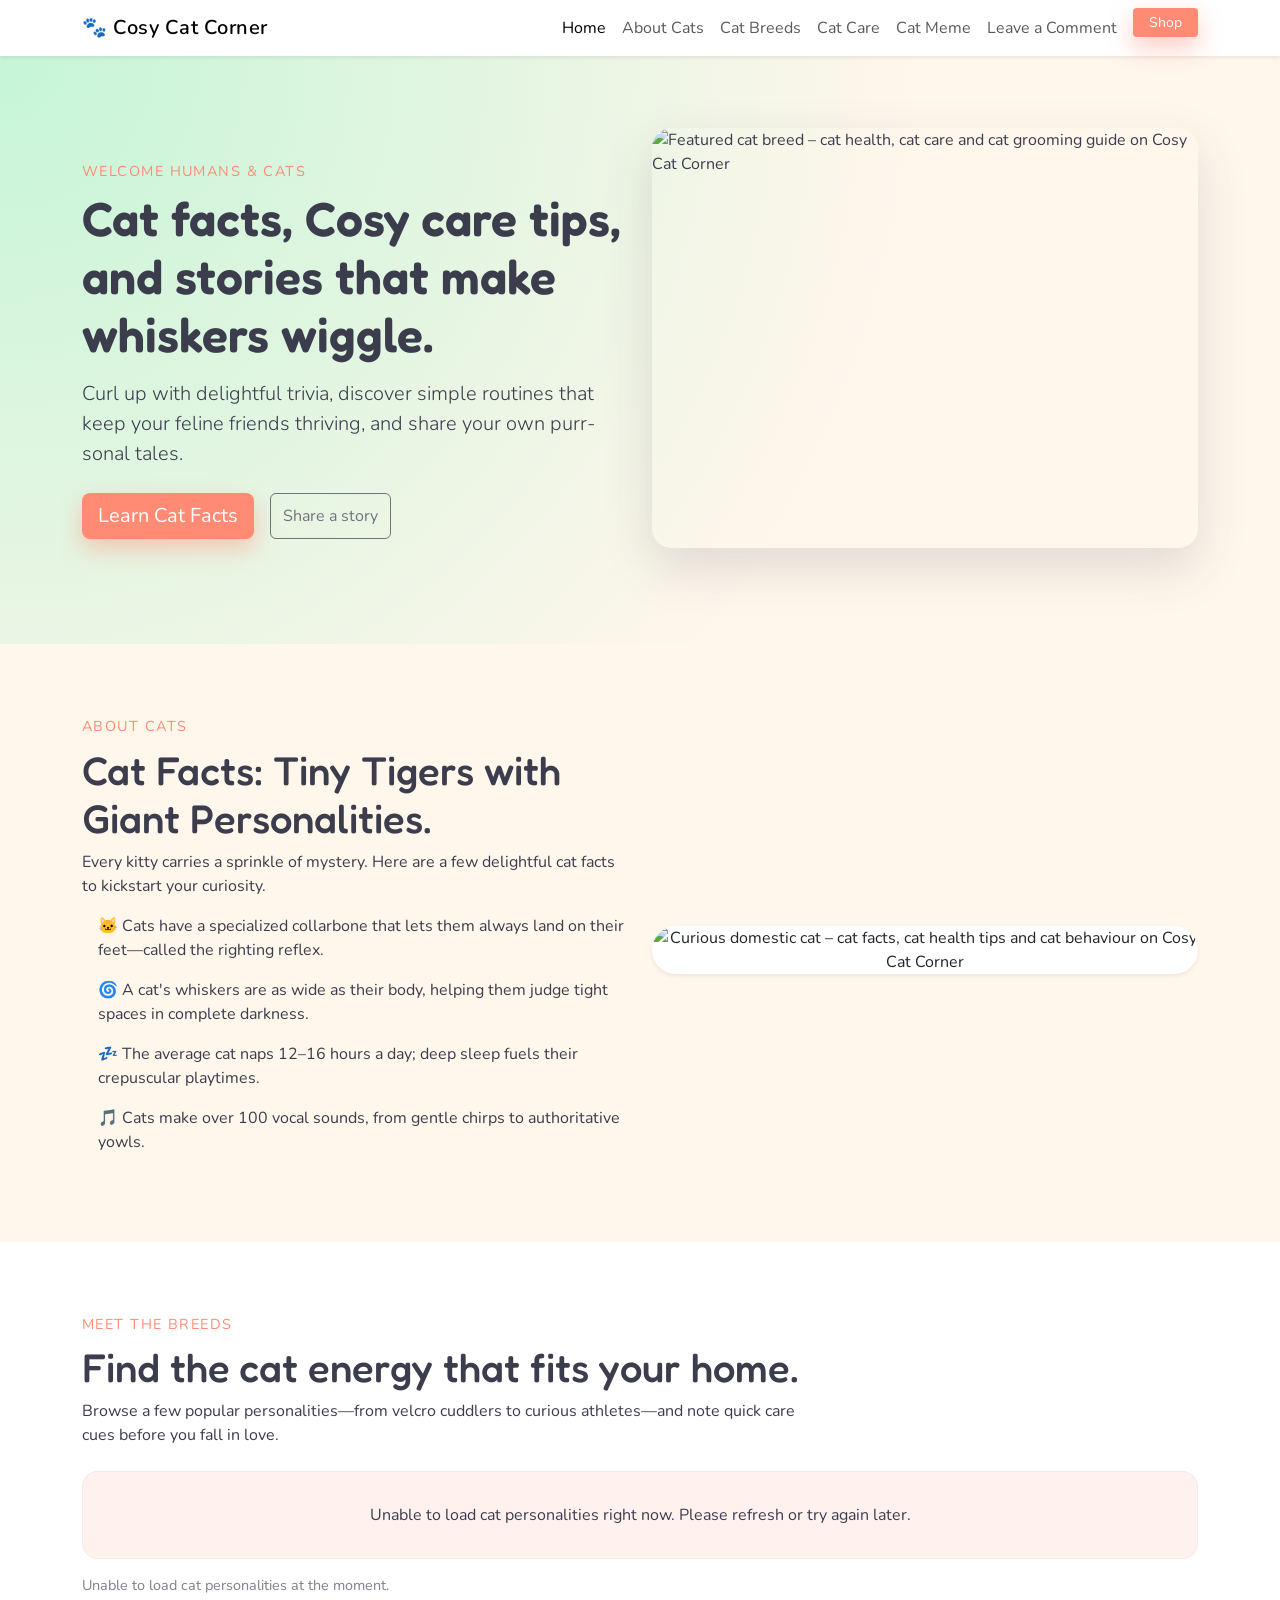
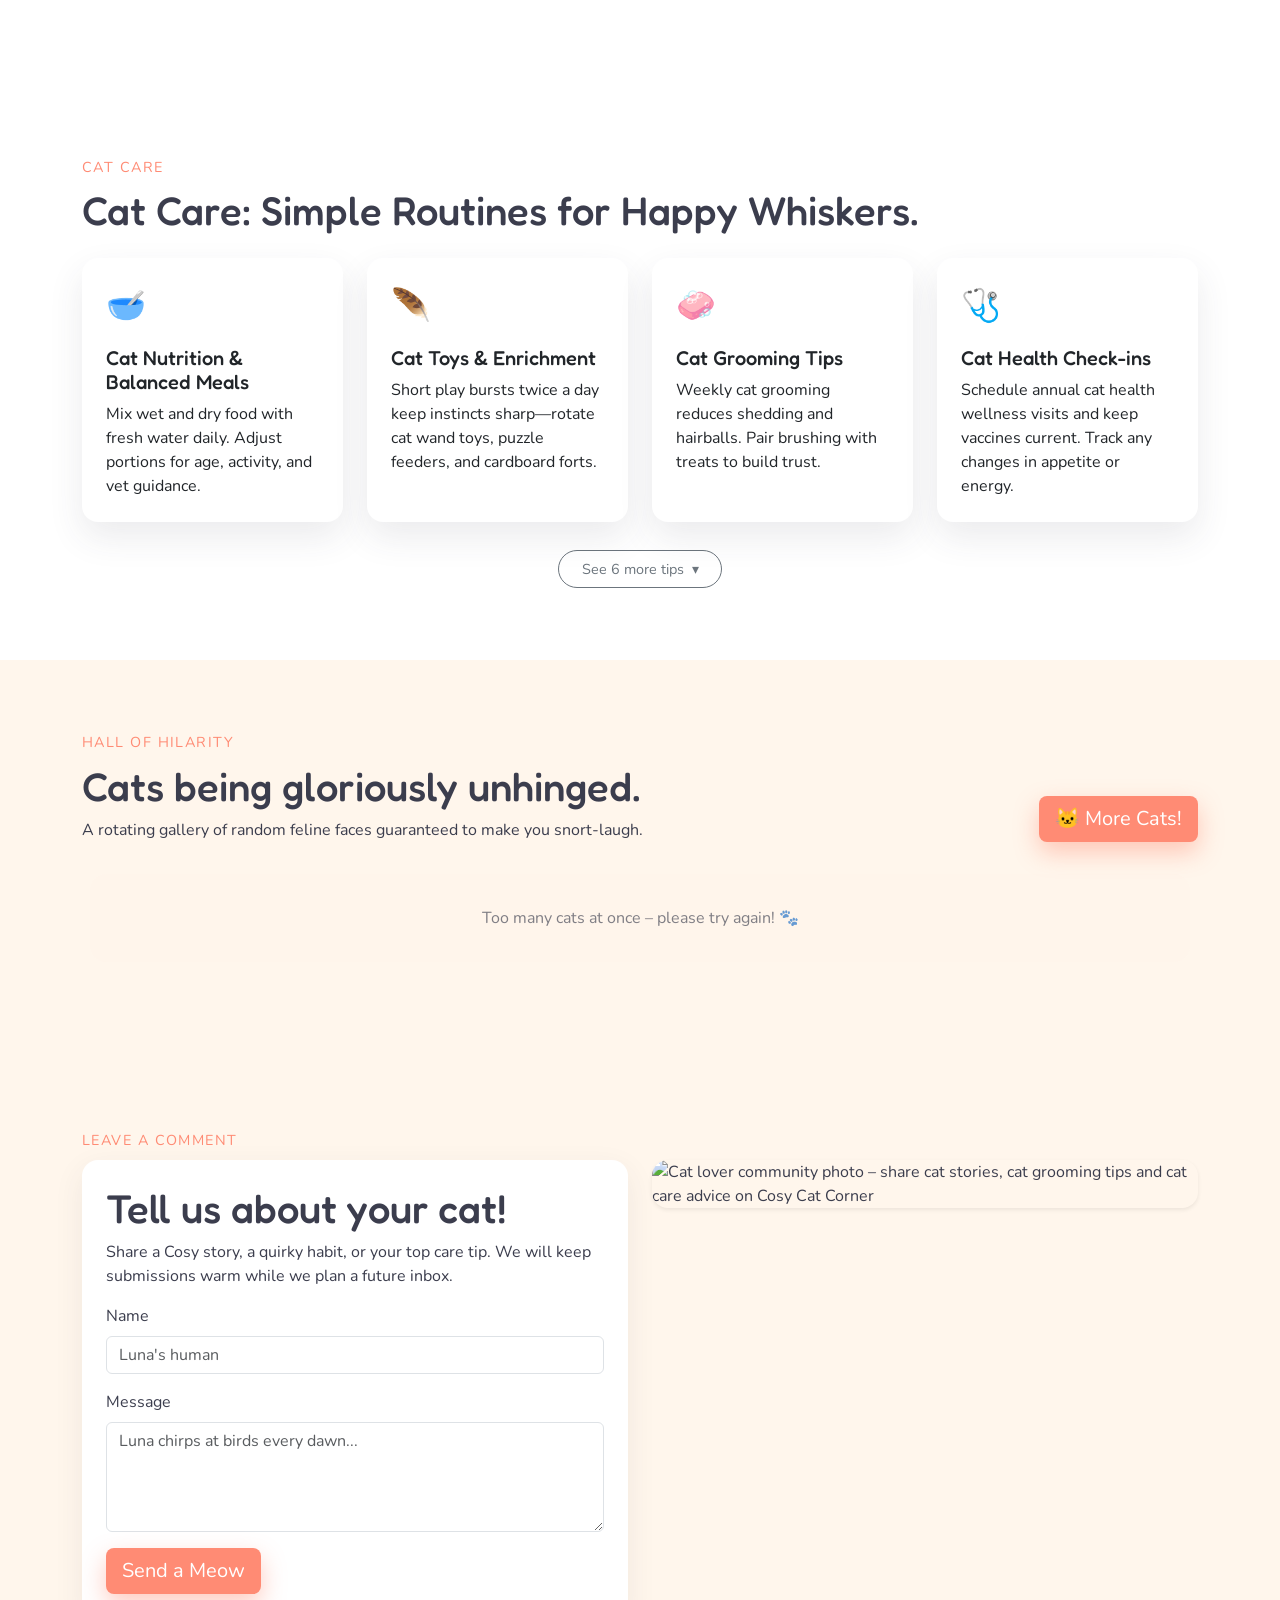
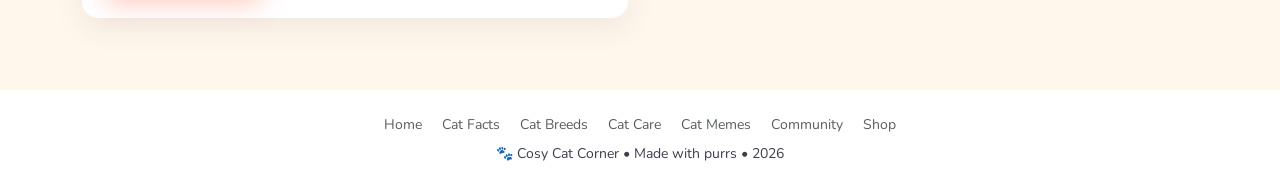
==== commit bb609efd: "Add shop page and related files" ====
--- a/index.html
+++ b/index.html
@@ -65,6 +65,9 @@
                     <li class="nav-item"><a class="nav-link" href="#cat-care">Cat Care</a></li>
                     <li class="nav-item"><a class="nav-link" href="#cat-meme">Cat Meme</a></li>
                     <li class="nav-item"><a class="nav-link" href="#comments">Leave a Comment</a></li>
+                    <li class="nav-item ms-lg-2 mt-2 mt-lg-0">
+                        <a class="btn btn-sm btn-coral text-white px-3" href="shop/" aria-label="Visit Cosy Cat Shop">Shop</a>
+                    </li>
                 </ul>
             </div>
         </div>
@@ -301,7 +304,8 @@
                 <a href="#cat-breeds" class="text-muted text-decoration-none me-3">Cat Breeds</a>
                 <a href="#cat-care" class="text-muted text-decoration-none me-3">Cat Care</a>
                 <a href="#cat-meme" class="text-muted text-decoration-none me-3">Cat Memes</a>
-                <a href="#comments" class="text-muted text-decoration-none">Community</a>
+                <a href="#comments" class="text-muted text-decoration-none me-3">Community</a>
+                <a href="shop/" class="text-muted text-decoration-none">Shop</a>
             </nav>
             <p class="mb-1">🐾 Cosy Cat Corner • Made with purrs • 2026</p>
         </div>
